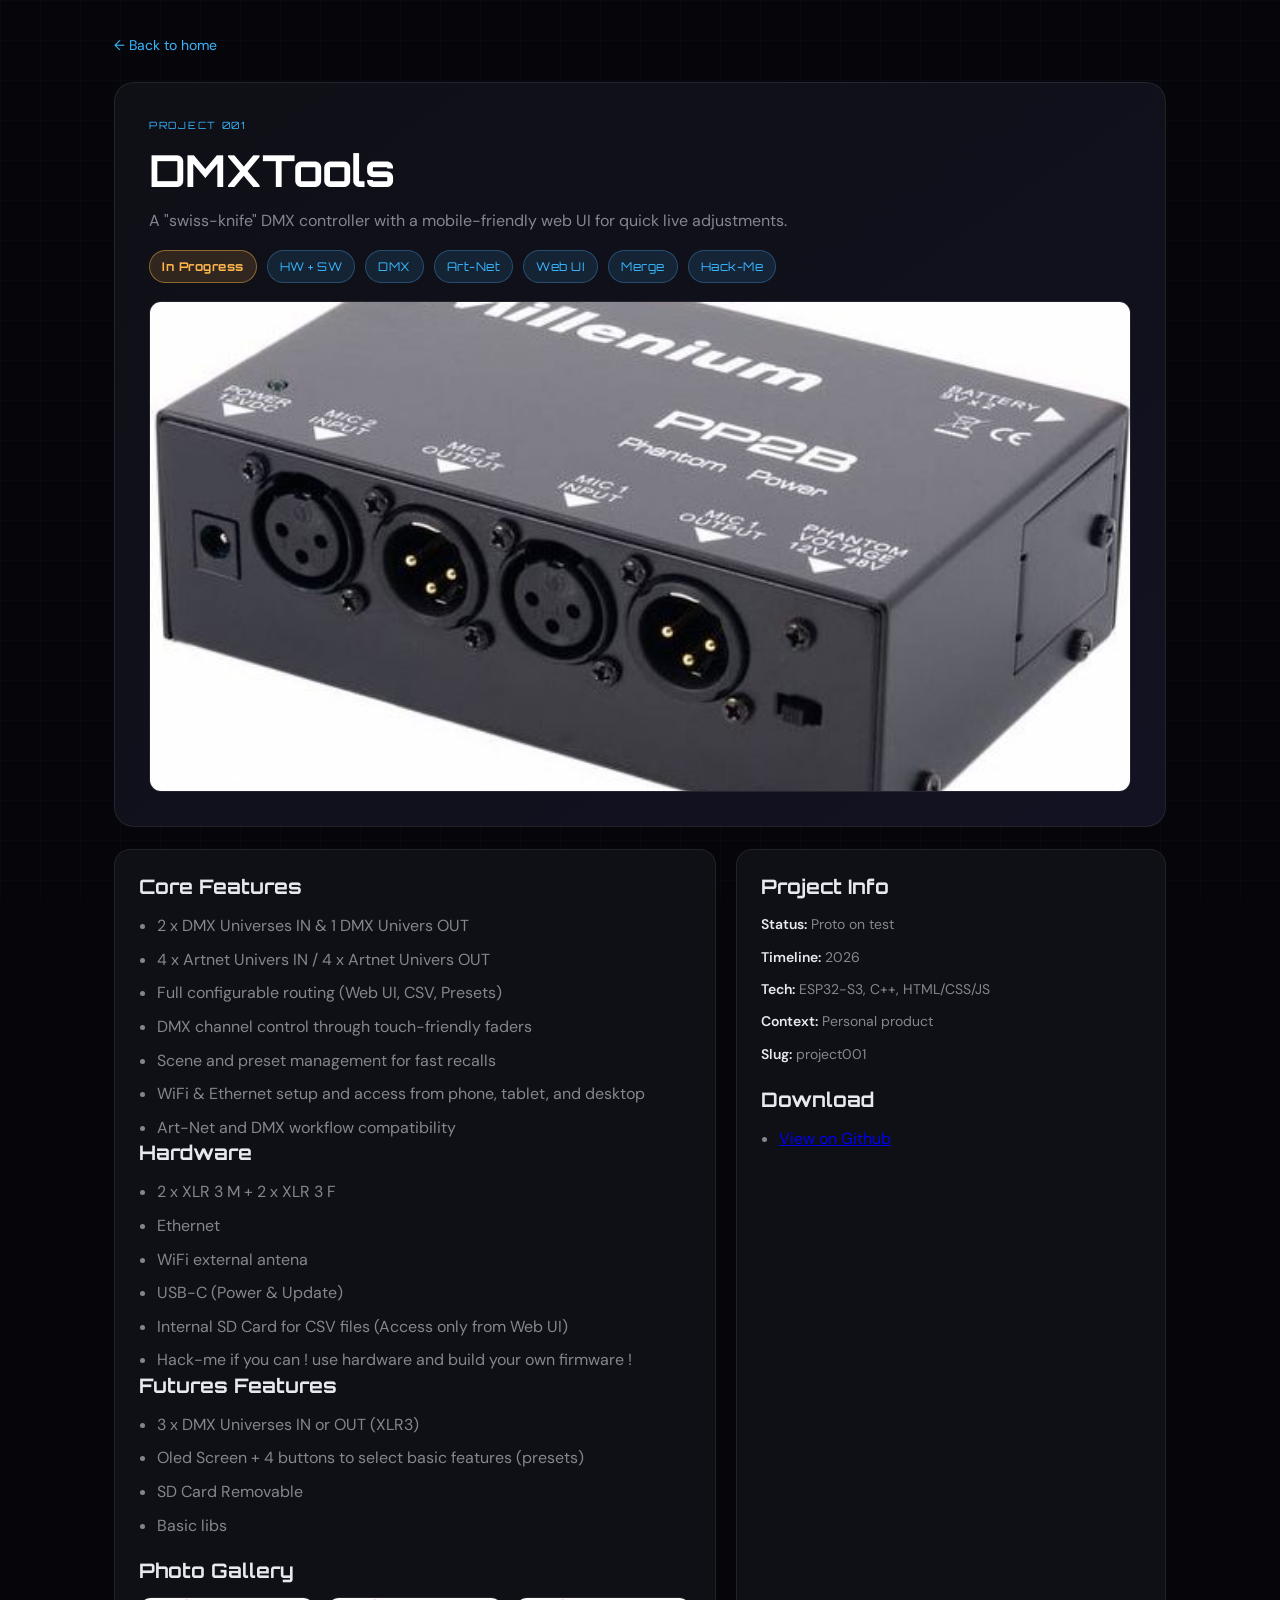
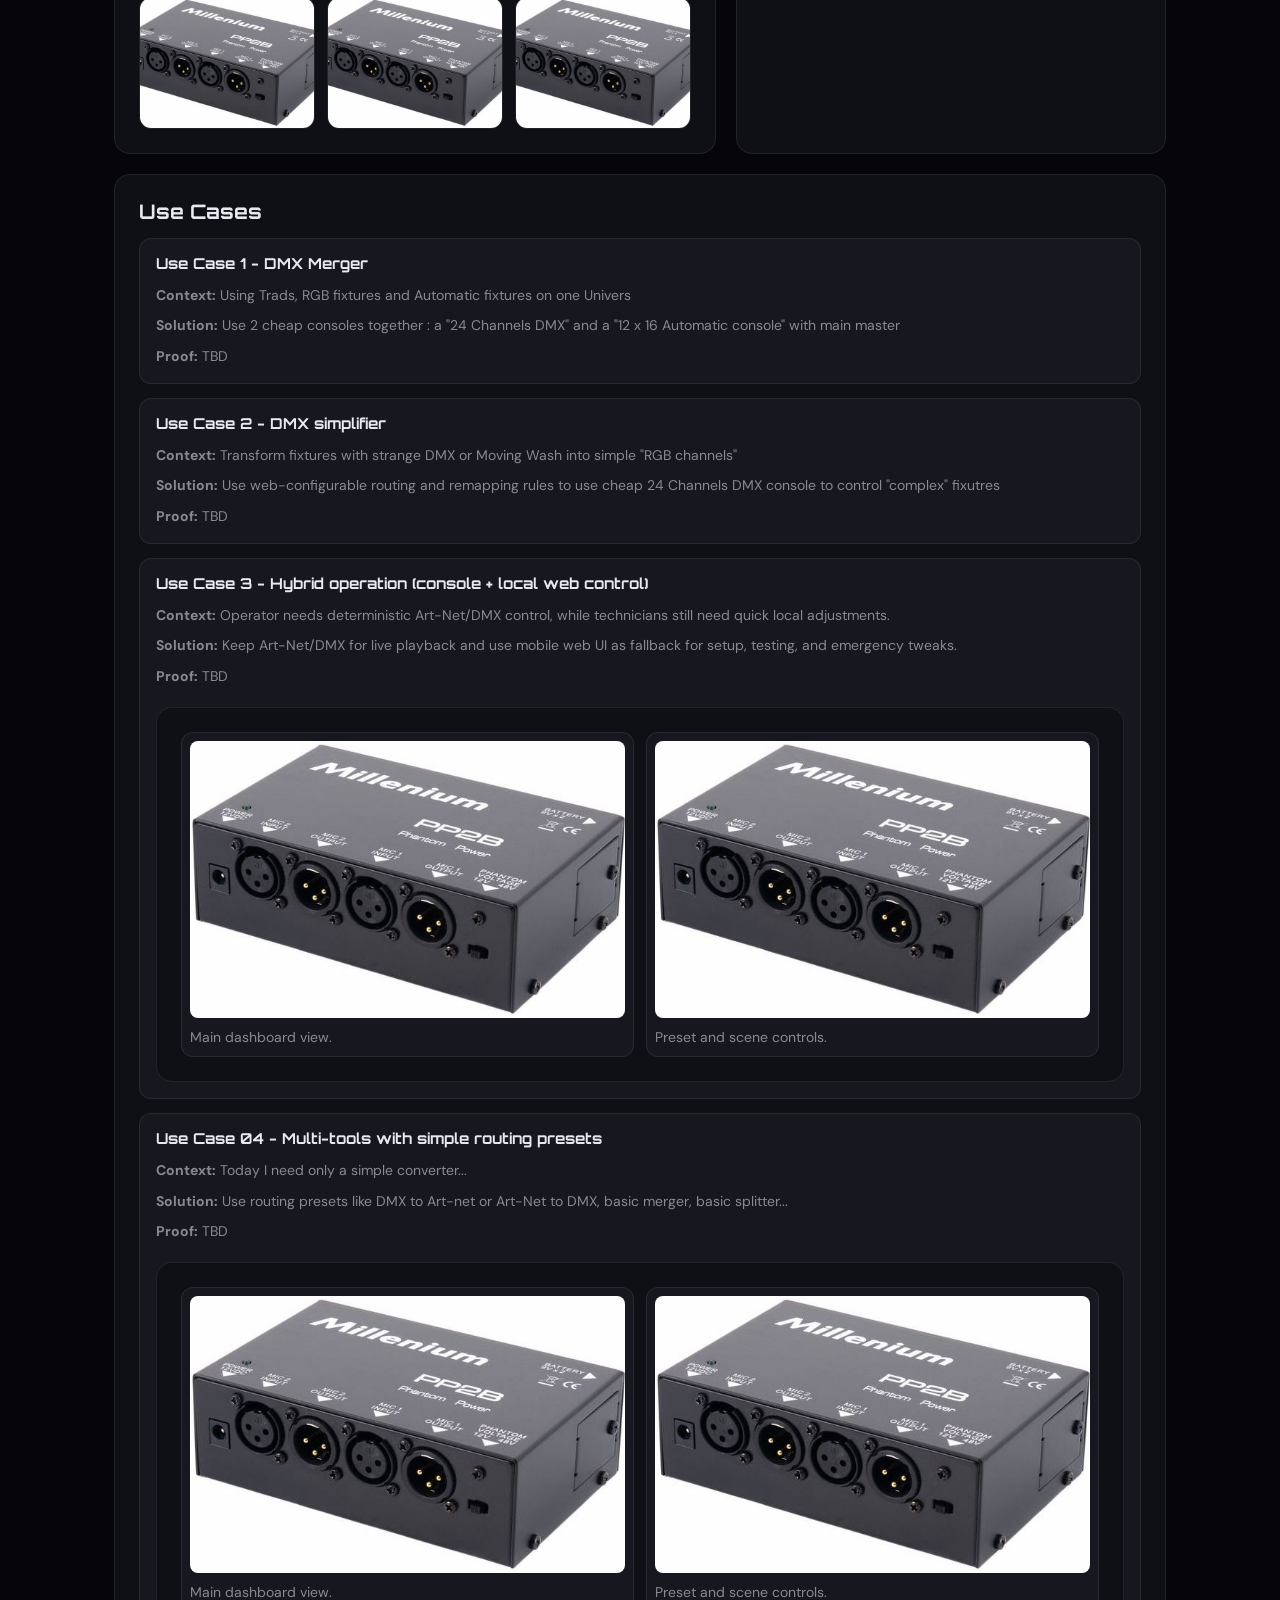
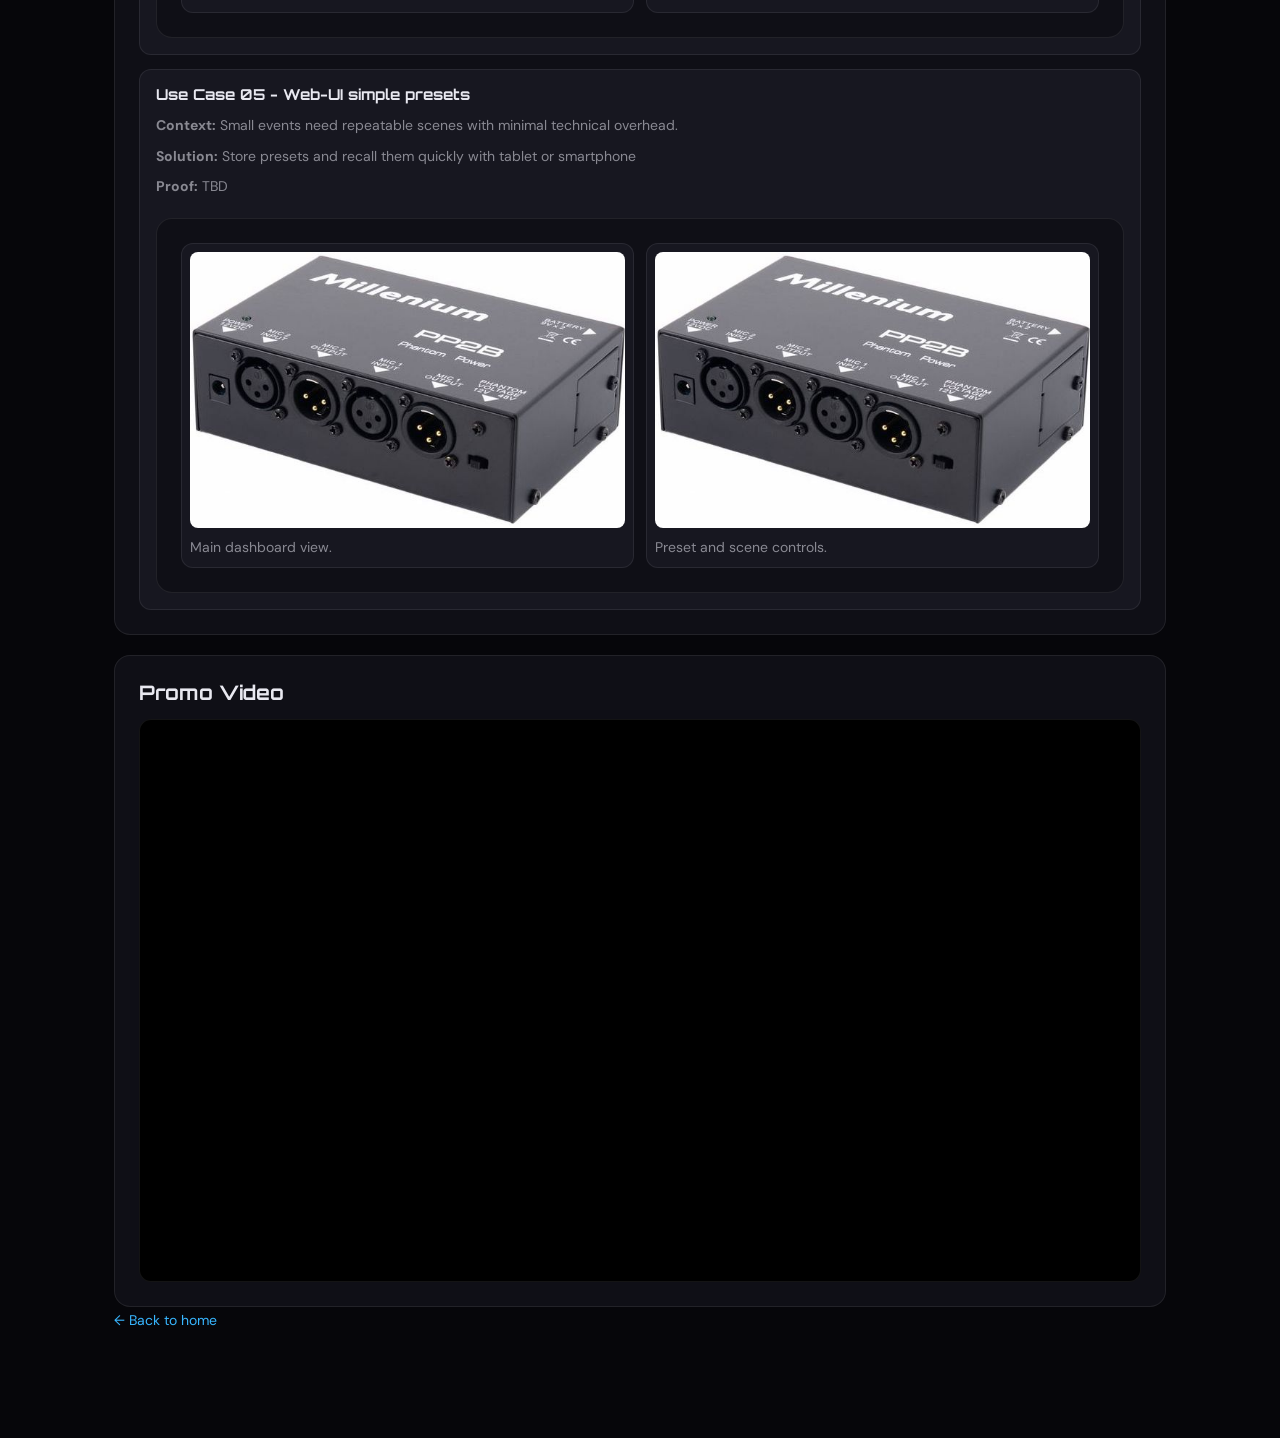
==== project001.html @ 6111e926 "Add projects pages and content. Have to replace pics" ====
<!DOCTYPE html>
<html lang="en">
<head>
  <meta charset="UTF-8">
  <meta name="viewport" content="width=device-width, initial-scale=1">
  <title>Kirax - Project 001</title>
  <link rel="preconnect" href="https://fonts.googleapis.com">
  <link href="https://fonts.googleapis.com/css2?family=Orbitron:wght@400;700;900&family=DM+Sans:wght@300;400;500;700&display=swap" rel="stylesheet">
  <link rel="stylesheet" href="project.css">
</head>
<body>
  <main class="container">
    <a class="back-link" href="index.html">← Back to home</a>
    <section class="hero">
      <p class="kicker">Project 001</p>
      <h1>DMXTools</h1>
      <p class="subtitle">A "swiss-knife" DMX controller with a mobile-friendly web UI for quick live adjustments.</p>
      <div class="meta">
        <span class="chip status status-progress">In Progress</span><span class="chip">HW + SW</span><span class="chip">DMX</span><span class="chip">Art-Net</span><span class="chip">Web UI</span><span class="chip">Merge</span><span class="chip">Hack-Me</span>
      </div>
      <img class="cover" src="pics/project001p01.jpg" alt="Project 001 main image">
    </section>
    <div class="grid">
      <section class="card">
        <h2>Core Features</h2>
        <ul class="features">
          <li>2 x DMX Universes IN & 1 DMX Univers OUT</li>
          <li>4 x Artnet Univers IN / 4 x Artnet Univers OUT</li>
          <li>Full configurable routing (Web UI, CSV, Presets)</li>
          <li>DMX channel control through touch-friendly faders</li>
          <li>Scene and preset management for fast recalls</li>
          <li>WiFi & Ethernet setup and access from phone, tablet, and desktop</li>
          <li>Art-Net and DMX workflow compatibility</li>
        </ul>
        <h2>Hardware</h2>
        <ul class="features">
          <li>2 x XLR 3 M + 2 x XLR 3 F</li>
          <li>Ethernet</li>
          <li>WiFi external antena</li>
          <li>USB-C (Power & Update)</li>
          <li>Internal SD Card for CSV files (Access only from Web UI)</li>
          <li>Hack-me if you can ! use hardware and build your own firmware !</li>
        </ul>
        <h2>Futures Features</h2>
        <ul class="features">
          <li>3 x DMX Universes IN or OUT (XLR3)</li>
          <li>Oled Screen + 4 buttons to select basic features (presets) </li>
          <li>SD Card Removable</li>
          <li>Basic libs</li>
        </ul>        
        <div class="section">
          <h2>Photo Gallery</h2>
          <div class="gallery">
            <img src="pics/project001p01.jpg" alt="Project 001 photo 1">
            <img src="pics/project001p01.jpg" alt="Project 001 photo 2">
            <img src="pics/project001p01.jpg" alt="Project 001 photo 3">
          </div>
        </div>
      </section>
      <aside class="card">
        <h2>Project Info</h2>
        <div class="details">
          <p><strong>Status:</strong> Proto on test</p>
          <p><strong>Timeline:</strong> 2026</p>
          <p><strong>Tech:</strong> ESP32-S3, C++, HTML/CSS/JS</p>
          <p><strong>Context:</strong> Personal product</p>
          <p><strong>Slug:</strong> project001</p>
        </div>
        <div class="section" style="margin-top:22px">
          <h2>Download</h2>
          <ul class="features" style="margin-bottom:0">
            <li>
              <a href="https://github.com/jerometeheux/kirax" target="_blank" rel="noopener">View on Github</a>
            </li>
          </ul>
        </div>
      </aside>
    </div>
    <section class="card section">
      <h2>Use Cases</h2>
      <div class="usecases">
        <article class="usecase">
          <h3>Use Case 1 - DMX Merger</h3>
          <p><strong>Context:</strong> Using Trads, RGB fixtures and Automatic fixtures on one Univers</p>
          <p><strong>Solution:</strong> Use 2 cheap consoles together : a "24 Channels DMX" and a "12 x 16 Automatic console" with main master</p>
          <p><strong>Proof:</strong> TBD</p>
        </article>
        <article class="usecase">
          <h3>Use Case 2 - DMX simplifier</h3>
          <p><strong>Context:</strong> Transform fixtures with strange DMX or Moving Wash into simple "RGB channels"</p>
          <p><strong>Solution:</strong> Use web-configurable routing and remapping rules to use cheap 24 Channels DMX console to control "complex" fixutres</p>
          <p><strong>Proof:</strong> TBD</p>
        </article>
        <article class="usecase">
          <h3>Use Case 3 - Hybrid operation (console + local web control)</h3>
          <p><strong>Context:</strong> Operator needs deterministic Art-Net/DMX control, while technicians still need quick local adjustments.</p>
          <p><strong>Solution:</strong> Keep Art-Net/DMX for live playback and use mobile web UI as fallback for setup, testing, and emergency tweaks.</p>
          <p><strong>Proof:</strong> TBD</p>    <section class="card section">
            <div class="screens">
              <div class="screen"><img src="pics/project001p01.jpg" alt="Project 001 screenshot 1"><p>Main dashboard view.</p></div>
              <div class="screen"><img src="pics/project001p01.jpg" alt="Project 001 screenshot 2"><p>Preset and scene controls.</p></div>
            </div>
          </section>
        </article>
        <article class="usecase">
          <h3>Use Case 04 - Multi-tools with simple routing presets</h3>
          <p><strong>Context:</strong> Today I need only a simple converter... </p>
          <p><strong>Solution:</strong> Use routing presets like DMX to Art-net or Art-Net to DMX, basic merger, basic splitter...</p>
          <p><strong>Proof:</strong> TBD</p>
          <section class="card section">
            <div class="screens">
              <div class="screen"><img src="pics/project001p01.jpg" alt="Project 001 screenshot 1"><p>Main dashboard view.</p></div>
              <div class="screen"><img src="pics/project001p01.jpg" alt="Project 001 screenshot 2"><p>Preset and scene controls.</p></div>
            </div>
          </section>
        </article>
        <article class="usecase">
          <h3>Use Case 05 - Web-UI simple presets</h3>
          <p><strong>Context:</strong> Small events need repeatable scenes with minimal technical overhead.</p>
          <p><strong>Solution:</strong> Store presets and recall them quickly with tablet or smartphone</p>
          <p><strong>Proof:</strong>  TBD</p>
          <section class="card section">
            <div class="screens">
              <div class="screen"><img src="pics/project001p01.jpg" alt="Project 001 screenshot 1"><p>Main dashboard view.</p></div>
              <div class="screen"><img src="pics/project001p01.jpg" alt="Project 001 screenshot 2"><p>Preset and scene controls.</p></div>
            </div>
          </section>
        </article>
      </div>
    </section>
    <section class="card section">
      <h2>Promo Video</h2>
      <div class="video-wrapper">
        <iframe src="https://www.youtube.com/embed/dQw4w9WgXcQ" title="Project 001 promo video" loading="lazy" allow="accelerometer; autoplay; clipboard-write; encrypted-media; gyroscope; picture-in-picture" allowfullscreen></iframe>
      </div>
    </section>
    <a class="back-link" href="index.html">← Back to home</a>
  </main>
</body>
</html>
---- project.css ----
:root {
  --bg: #06060a;
  --surface: #0f0f16;
  --surface2: #171720;
  --border: rgba(255, 255, 255, 0.08);
  --border-h: rgba(80, 180, 255, 0.3);
  --text: #e8e8f0;
  --muted: rgba(232, 232, 240, 0.55);
  --accent: #38b6ff;
  --accent2: #0077cc;
  --accent-glow: rgba(56, 182, 255, 0.12);
  --radius: 16px;
  --ok: #26d07c;
  --ok-bg: rgba(38, 208, 124, 0.12);
  --warn: #ffb74d;
  --warn-bg: rgba(255, 183, 77, 0.14);
}

* { box-sizing: border-box; margin: 0; padding: 0; }

body {
  background: var(--bg);
  color: var(--text);
  font-family: "DM Sans", sans-serif;
  line-height: 1.6;
  -webkit-font-smoothing: antialiased;
}

body::before {
  content: "";
  position: fixed;
  inset: 0;
  background-image:
    linear-gradient(rgba(56, 182, 255, 0.03) 1px, transparent 1px),
    linear-gradient(90deg, rgba(56, 182, 255, 0.03) 1px, transparent 1px);
  background-size: 40px 40px;
  pointer-events: none;
  z-index: 0;
}

.container {
  position: relative;
  z-index: 1;
  max-width: 1100px;
  margin: 0 auto;
  padding: 32px 24px 80px;
}

.back-link {
  display: inline-flex;
  align-items: center;
  gap: 8px;
  color: var(--accent);
  text-decoration: none;
  font-size: 14px;
  margin-bottom: 26px;
}

.hero {
  background: linear-gradient(145deg, var(--surface), #121222);
  border: 1px solid var(--border);
  border-radius: calc(var(--radius) + 4px);
  padding: 34px;
  margin-bottom: 22px;
}

.kicker {
  font-family: "Orbitron", sans-serif;
  text-transform: uppercase;
  letter-spacing: 1.7px;
  font-size: 10px;
  color: var(--accent);
  margin-bottom: 10px;
}

h1, h2, h3 {
  font-family: "Orbitron", sans-serif;
  line-height: 1.25;
}

h1 {
  font-size: clamp(28px, 4vw, 44px);
  margin-bottom: 10px;
  background: linear-gradient(135deg, #fff 35%, var(--accent) 100%);
  -webkit-background-clip: text;
  -webkit-text-fill-color: transparent;
  background-clip: text;
}

.subtitle {
  color: var(--muted);
  max-width: 700px;
  margin-bottom: 16px;
  font-size: 16px;
}

.meta {
  display: flex;
  flex-wrap: wrap;
  gap: 10px;
  margin-bottom: 18px;
}

.chip {
  border: 1px solid var(--border-h);
  background: var(--accent-glow);
  color: var(--accent);
  border-radius: 999px;
  padding: 6px 12px;
  font-size: 12px;
  font-family: "Orbitron", sans-serif;
  letter-spacing: 0.5px;
}

.status {
  font-weight: 700;
}

.status-finished {
  color: var(--ok);
  border-color: rgba(38, 208, 124, 0.45);
  background: var(--ok-bg);
}

.status-progress {
  color: var(--warn);
  border-color: rgba(255, 183, 77, 0.45);
  background: var(--warn-bg);
}

.cover {
  width: 100%;
  border-radius: 12px;
  border: 1px solid var(--border);
  display: block;
  aspect-ratio: 16 / 8;
  object-fit: cover;
}

.grid {
  display: grid;
  grid-template-columns: 1.4fr 1fr;
  gap: 20px;
  margin-top: 22px;
}

.card {
  background: var(--surface);
  border: 1px solid var(--border);
  border-radius: var(--radius);
  padding: 24px;
}

.card h2 {
  font-size: 20px;
  margin-bottom: 14px;
}

ul.features {
  padding-left: 18px;
  color: var(--muted);
  display: grid;
  gap: 8px;
}

.details {
  display: grid;
  gap: 10px;
  color: var(--muted);
  font-size: 14px;
}

.details strong {
  color: var(--text);
  font-weight: 600;
}

.section {
  margin-top: 20px;
}

.gallery {
  display: grid;
  grid-template-columns: repeat(3, minmax(0, 1fr));
  gap: 12px;
}

.gallery img {
  width: 100%;
  border-radius: 12px;
  border: 1px solid var(--border);
  aspect-ratio: 4 / 3;
  object-fit: cover;
}

.video-wrapper {
  border: 1px solid var(--border);
  border-radius: 12px;
  overflow: hidden;
  background: #000;
  aspect-ratio: 16 / 9;
}

.video-wrapper iframe {
  width: 100%;
  height: 100%;
  border: 0;
  display: block;
}

.screens {
  display: grid;
  grid-template-columns: repeat(2, minmax(0, 1fr));
  gap: 12px;
}

.screen {
  background: var(--surface2);
  border: 1px solid var(--border);
  border-radius: 12px;
  padding: 8px;
}

.screen img {
  width: 100%;
  border-radius: 8px;
  display: block;
}

.screen p {
  color: var(--muted);
  font-size: 13px;
  margin-top: 8px;
}

.cta-row {
  margin-top: 24px;
  display: flex;
  gap: 12px;
  flex-wrap: wrap;
}

.usecases {
  display: grid;
  gap: 14px;
}

.usecase {
  background: var(--surface2);
  border: 1px solid var(--border);
  border-radius: 12px;
  padding: 16px;
}

.usecase h3 {
  font-size: 15px;
  margin-bottom: 10px;
}

.usecase p {
  color: var(--muted);
  font-size: 14px;
  margin-bottom: 8px;
}

.usecase p:last-child {
  margin-bottom: 0;
}

.btn {
  text-decoration: none;
  border-radius: 10px;
  padding: 11px 18px;
  font-size: 14px;
  display: inline-flex;
  align-items: center;
  justify-content: center;
  border: 1px solid var(--border-h);
}

.btn-primary {
  background: linear-gradient(135deg, var(--accent), var(--accent2));
  color: #fff;
  border: none;
}

.btn-ghost {
  color: var(--text);
  background: var(--surface2);
}

@media (max-width: 900px) {
  .grid { grid-template-columns: 1fr; }
  .gallery { grid-template-columns: repeat(2, minmax(0, 1fr)); }
}

@media (max-width: 640px) {
  .hero { padding: 22px; }
  .gallery, .screens { grid-template-columns: 1fr; }
}
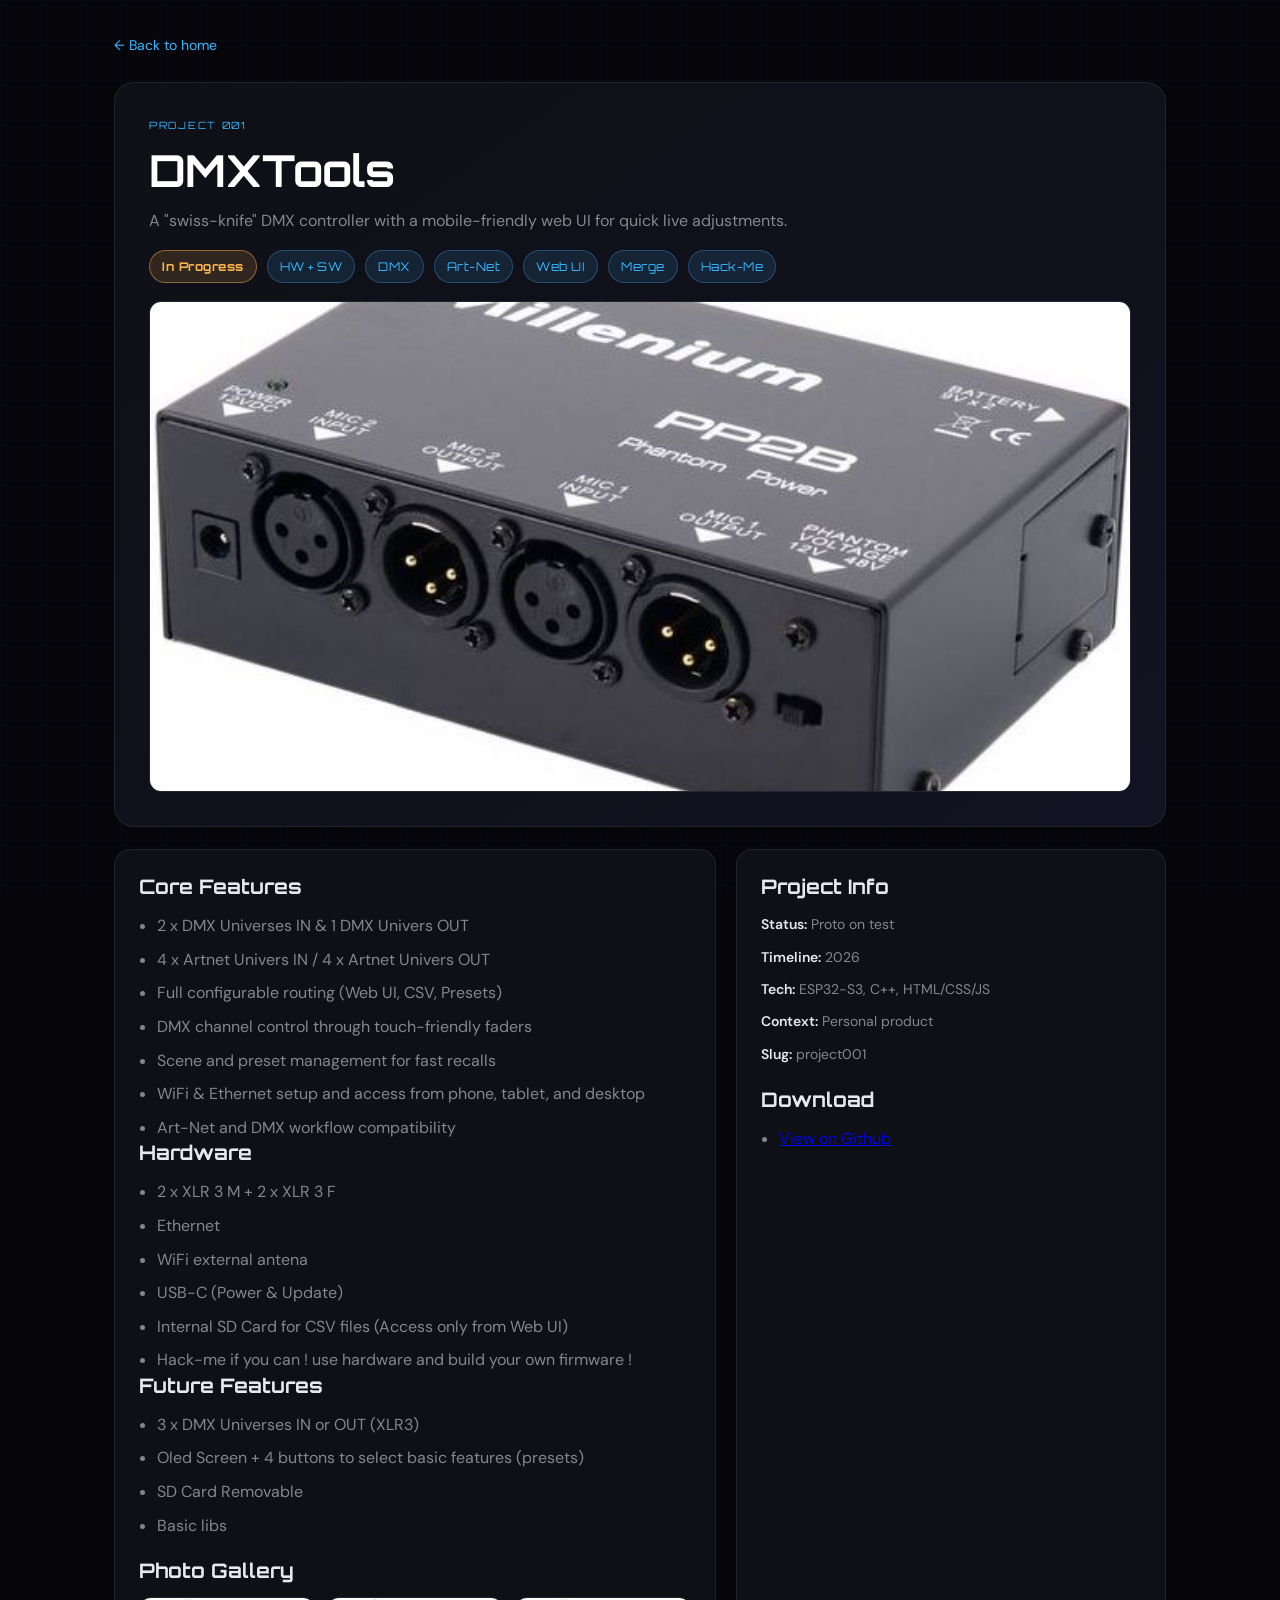
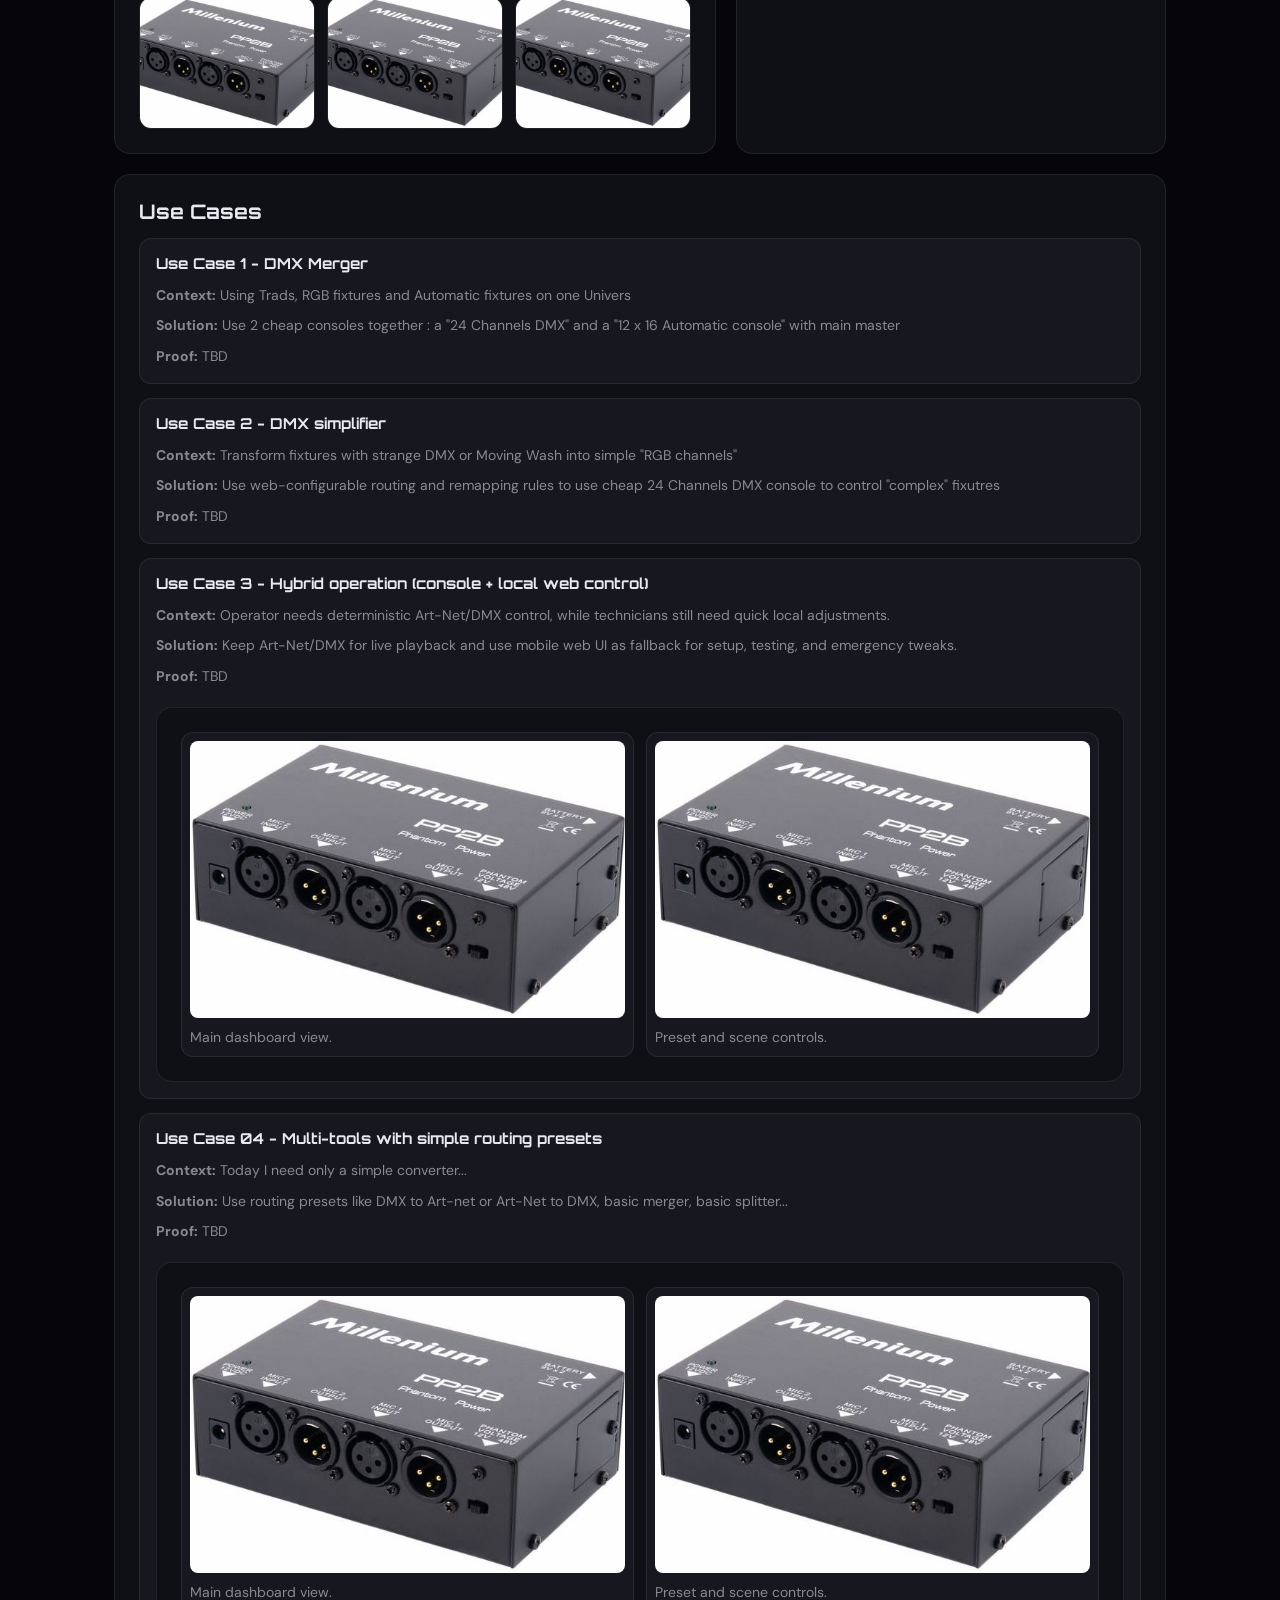
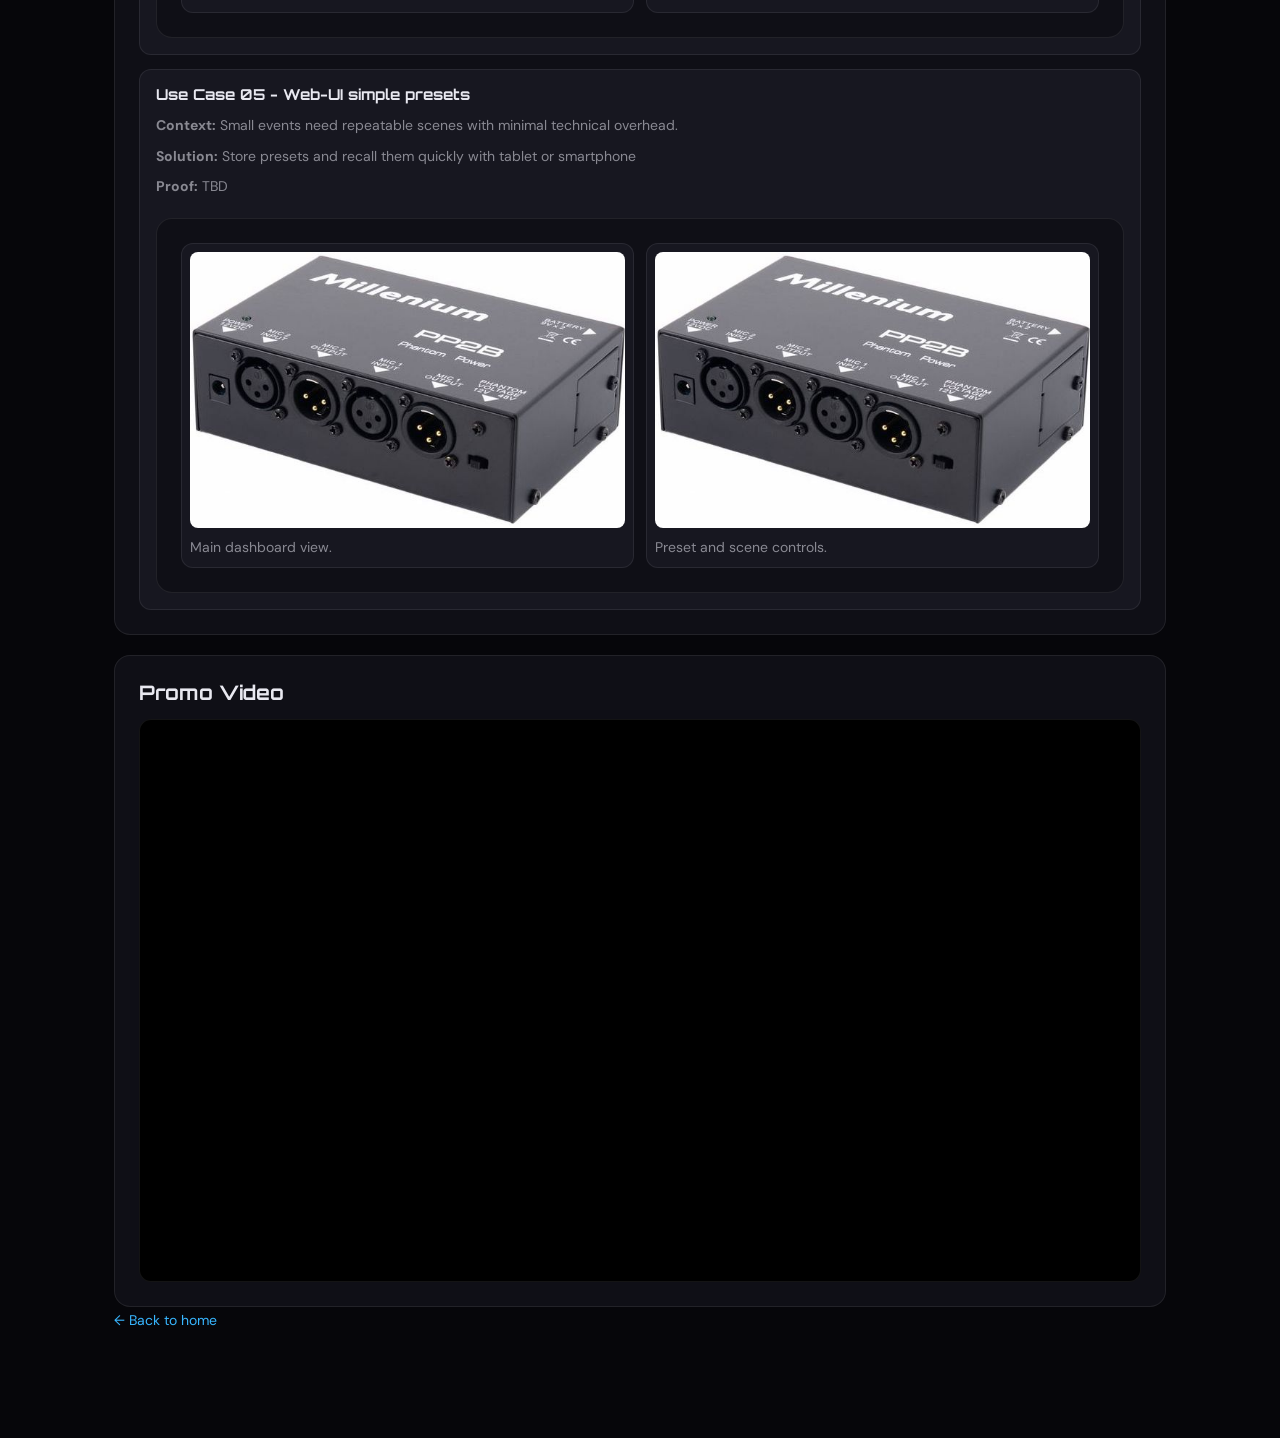
==== commit eb4a73ea: "add DMXtools demo" ====
--- a/project001.html
+++ b/project001.html
@@ -41,7 +41,7 @@
           <li>Internal SD Card for CSV files (Access only from Web UI)</li>
           <li>Hack-me if you can ! use hardware and build your own firmware !</li>
         </ul>
-        <h2>Futures Features</h2>
+        <h2>Future Features</h2>
         <ul class="features">
           <li>3 x DMX Universes IN or OUT (XLR3)</li>
           <li>Oled Screen + 4 buttons to select basic features (presets) </li>
@@ -131,7 +131,7 @@
     <section class="card section">
       <h2>Promo Video</h2>
       <div class="video-wrapper">
-        <iframe src="https://www.youtube.com/embed/dQw4w9WgXcQ" title="Project 001 promo video" loading="lazy" allow="accelerometer; autoplay; clipboard-write; encrypted-media; gyroscope; picture-in-picture" allowfullscreen></iframe>
+        <iframe src="https://www.youtube.com/embed/VQ_98ohsgIQ" title="Project 001 promo video" loading="lazy" allow="accelerometer; autoplay; clipboard-write; encrypted-media; gyroscope; picture-in-picture" allowfullscreen></iframe>       
       </div>
     </section>
     <a class="back-link" href="index.html">← Back to home</a>
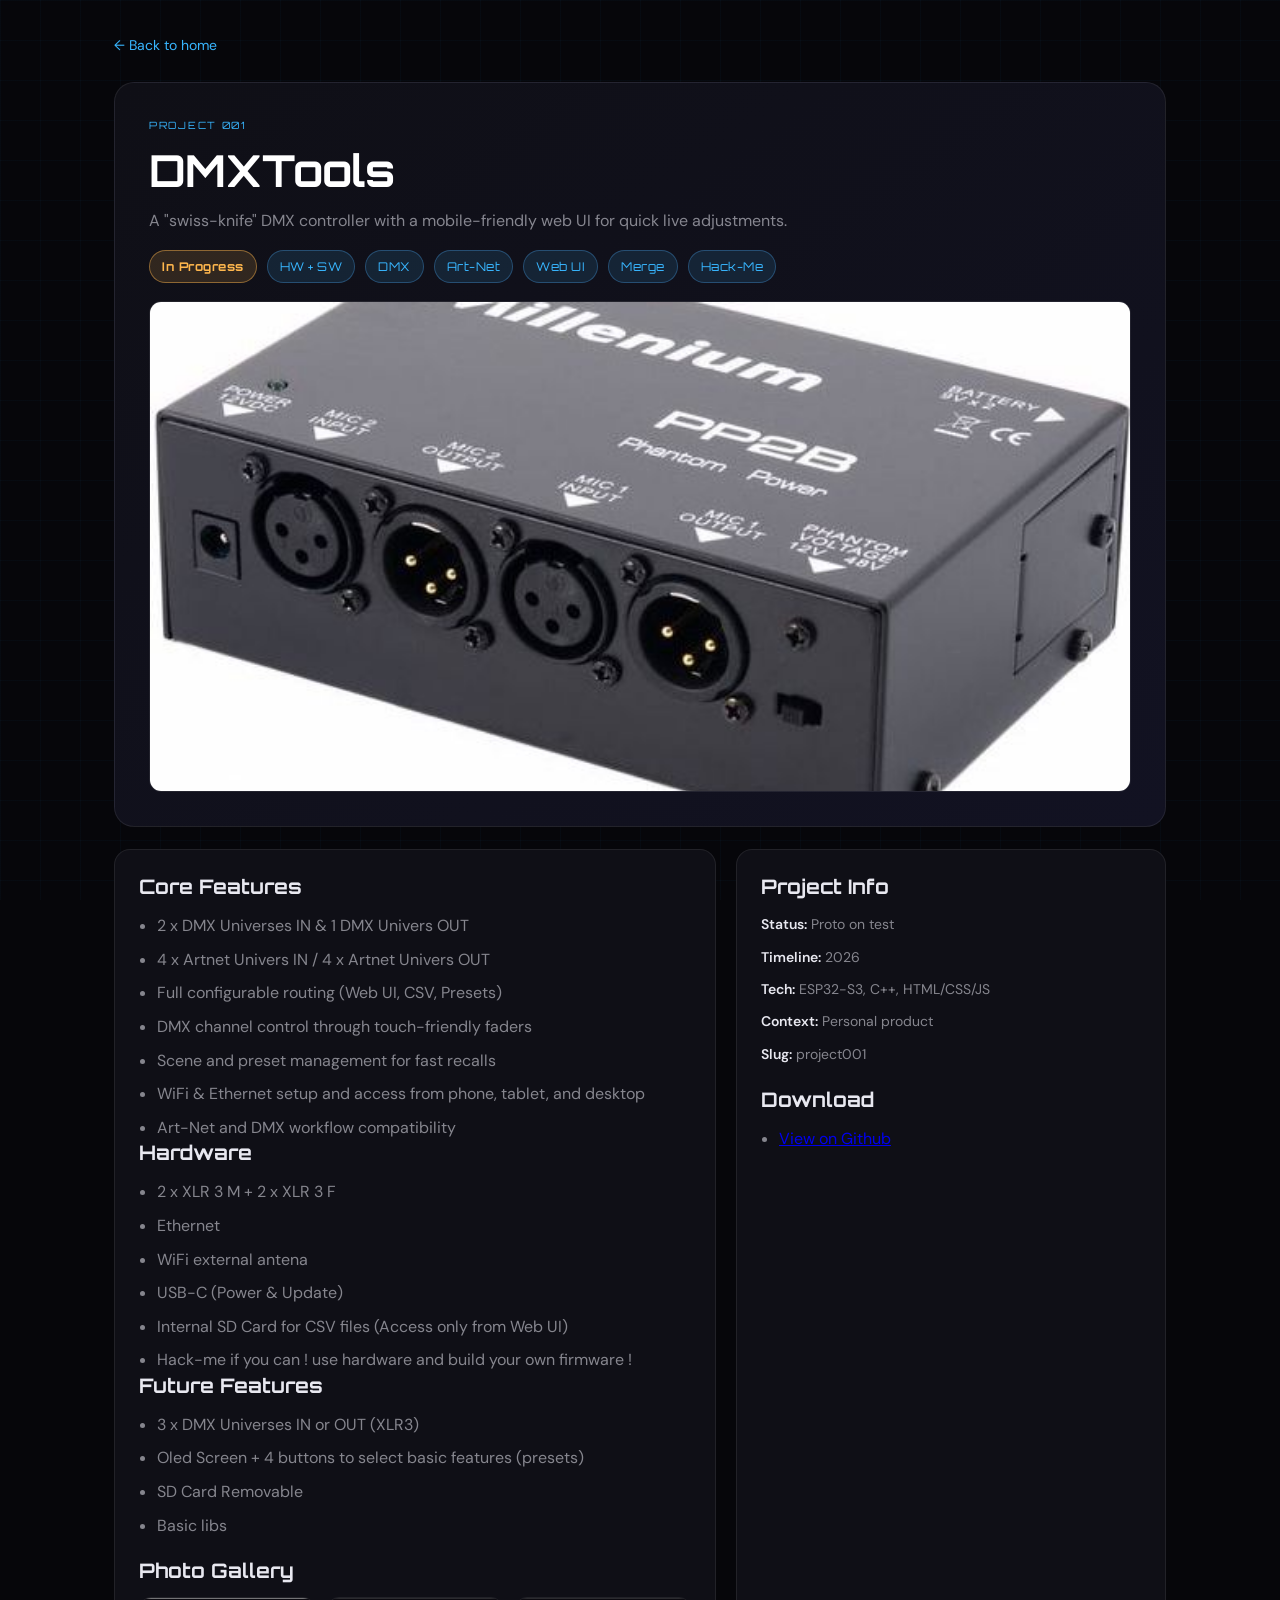
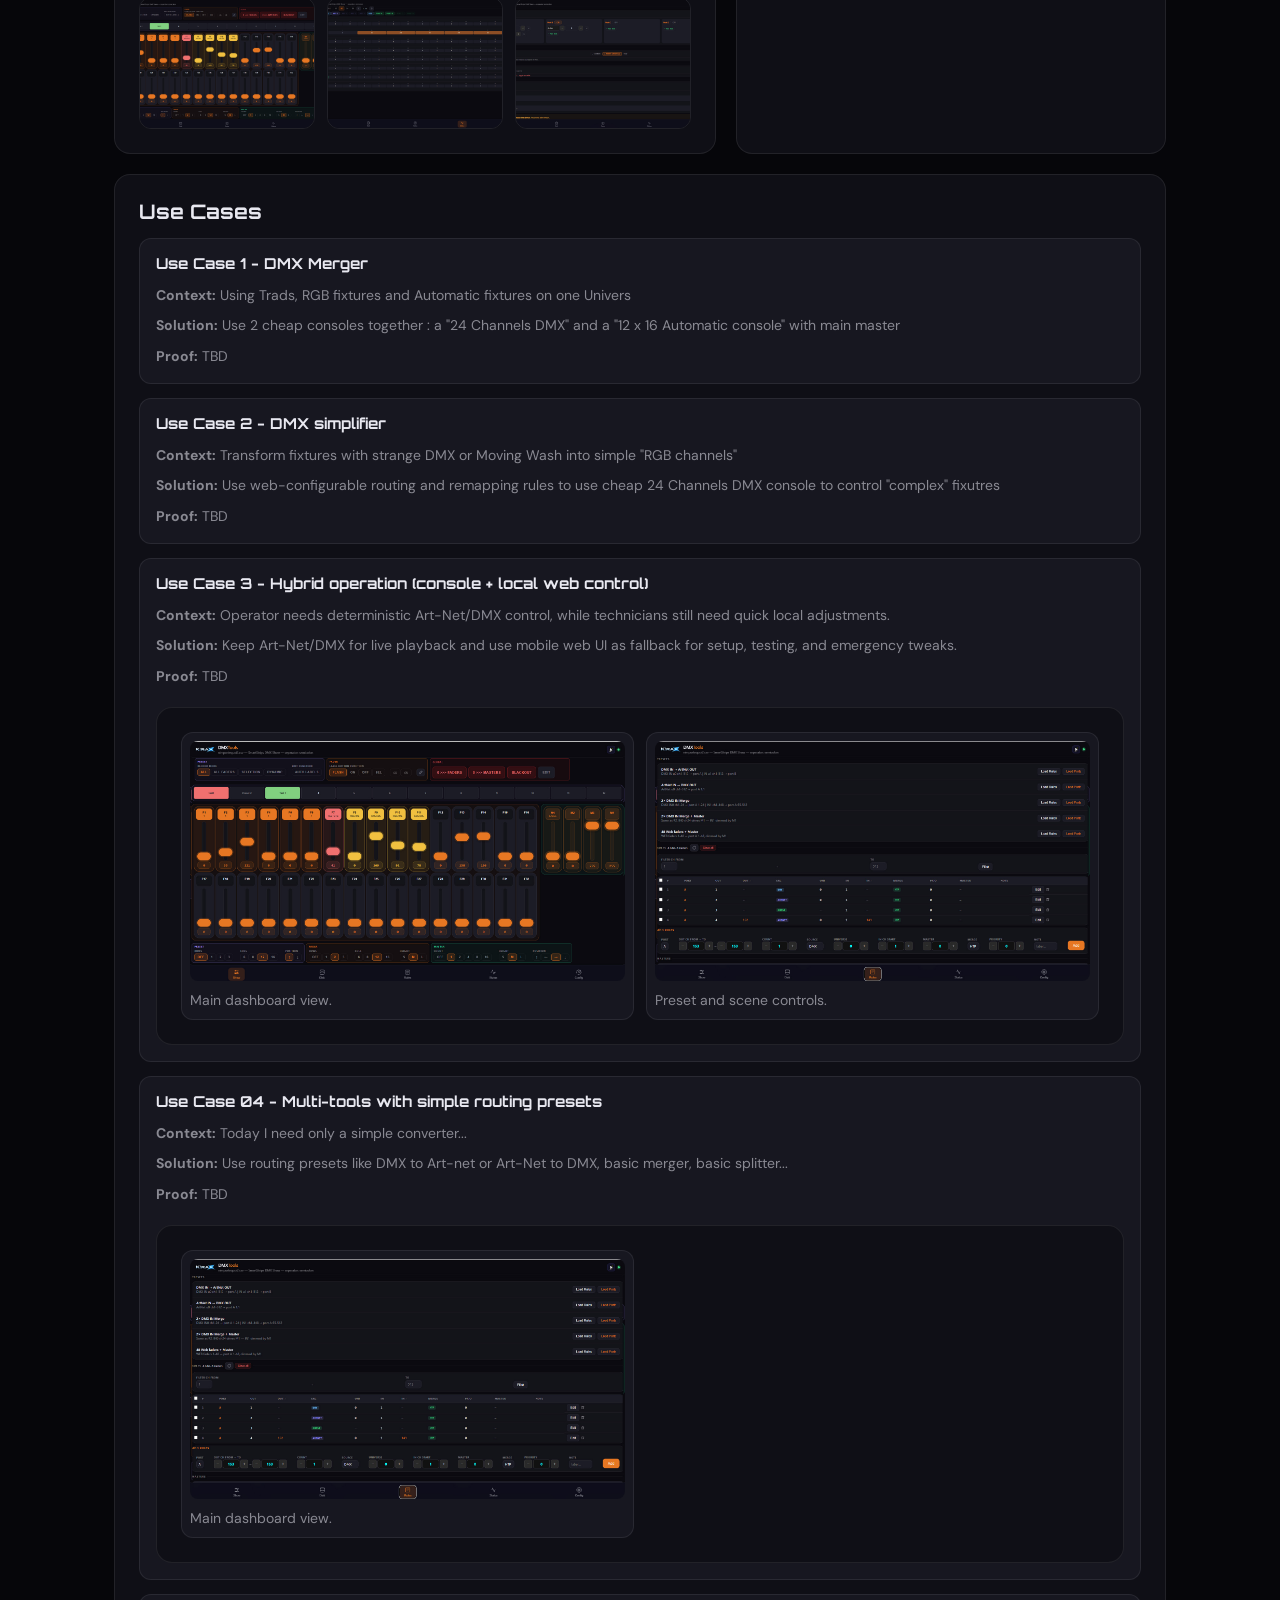
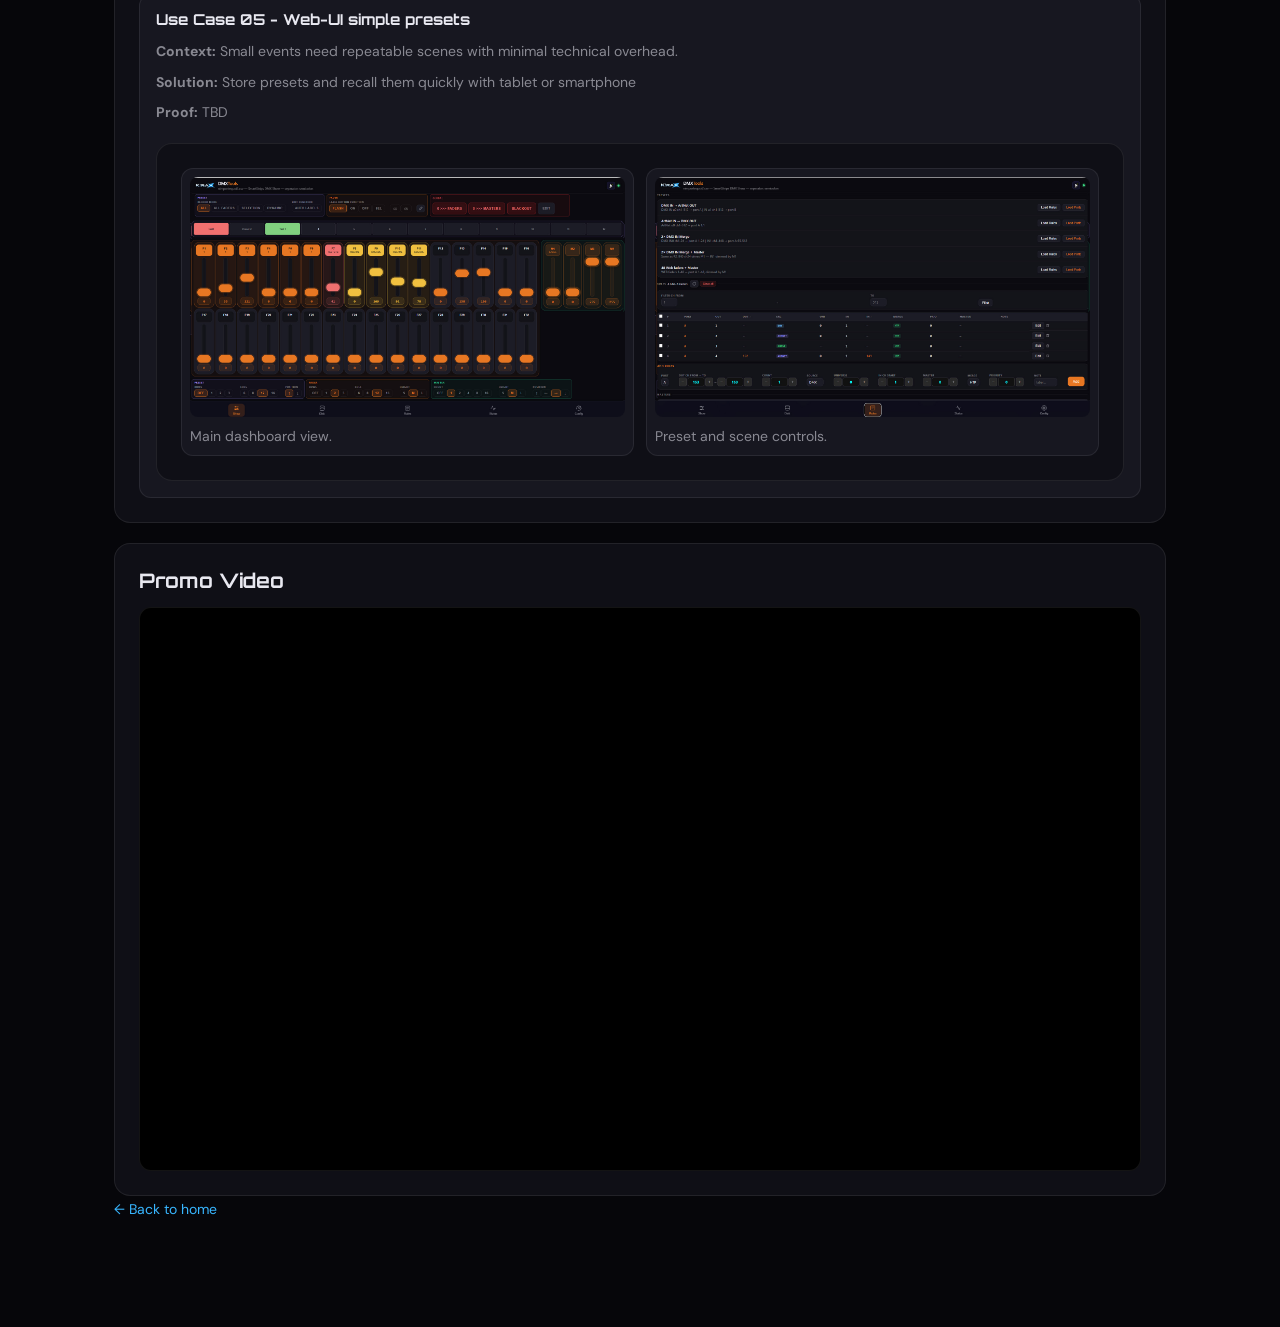
==== commit b48dba21: "ajout location design et photos" ====
--- a/project001.html
+++ b/project001.html
@@ -51,9 +51,9 @@
         <div class="section">
           <h2>Photo Gallery</h2>
           <div class="gallery">
-            <img src="pics/project001p01.jpg" alt="Project 001 photo 1">
-            <img src="pics/project001p01.jpg" alt="Project 001 photo 2">
-            <img src="pics/project001p01.jpg" alt="Project 001 photo 3">
+            <img src="pics/project001p02.jpg" alt="Project 001 photo 2">
+            <img src="pics/project001p05.jpg" alt="Project 001 photo 5">
+            <img src="pics/project001p06.jpg" alt="Project 001 photo 6">
           </div>
         </div>
       </section>
@@ -97,8 +97,8 @@
           <p><strong>Solution:</strong> Keep Art-Net/DMX for live playback and use mobile web UI as fallback for setup, testing, and emergency tweaks.</p>
           <p><strong>Proof:</strong> TBD</p>    <section class="card section">
             <div class="screens">
-              <div class="screen"><img src="pics/project001p01.jpg" alt="Project 001 screenshot 1"><p>Main dashboard view.</p></div>
-              <div class="screen"><img src="pics/project001p01.jpg" alt="Project 001 screenshot 2"><p>Preset and scene controls.</p></div>
+              <div class="screen"><img src="pics/project001p02.jpg" alt="Project 001 screenshot 1"><p>Main dashboard view.</p></div>
+              <div class="screen"><img src="pics/project001p04.jpg" alt="Project 001 screenshot 2"><p>Preset and scene controls.</p></div>
             </div>
           </section>
         </article>
@@ -109,8 +109,8 @@
           <p><strong>Proof:</strong> TBD</p>
           <section class="card section">
             <div class="screens">
-              <div class="screen"><img src="pics/project001p01.jpg" alt="Project 001 screenshot 1"><p>Main dashboard view.</p></div>
-              <div class="screen"><img src="pics/project001p01.jpg" alt="Project 001 screenshot 2"><p>Preset and scene controls.</p></div>
+              <div class="screen"><img src="pics/project001p04.jpg" alt="Project 001 screenshot 1"><p>Main dashboard view.</p></div>
+
             </div>
           </section>
         </article>
@@ -121,8 +121,8 @@
           <p><strong>Proof:</strong>  TBD</p>
           <section class="card section">
             <div class="screens">
-              <div class="screen"><img src="pics/project001p01.jpg" alt="Project 001 screenshot 1"><p>Main dashboard view.</p></div>
-              <div class="screen"><img src="pics/project001p01.jpg" alt="Project 001 screenshot 2"><p>Preset and scene controls.</p></div>
+              <div class="screen"><img src="pics/project001p02.jpg" alt="Project 001 screenshot 1"><p>Main dashboard view.</p></div>
+              <div class="screen"><img src="pics/project001p04.jpg" alt="Project 001 screenshot 2"><p>Preset and scene controls.</p></div>
             </div>
           </section>
         </article>
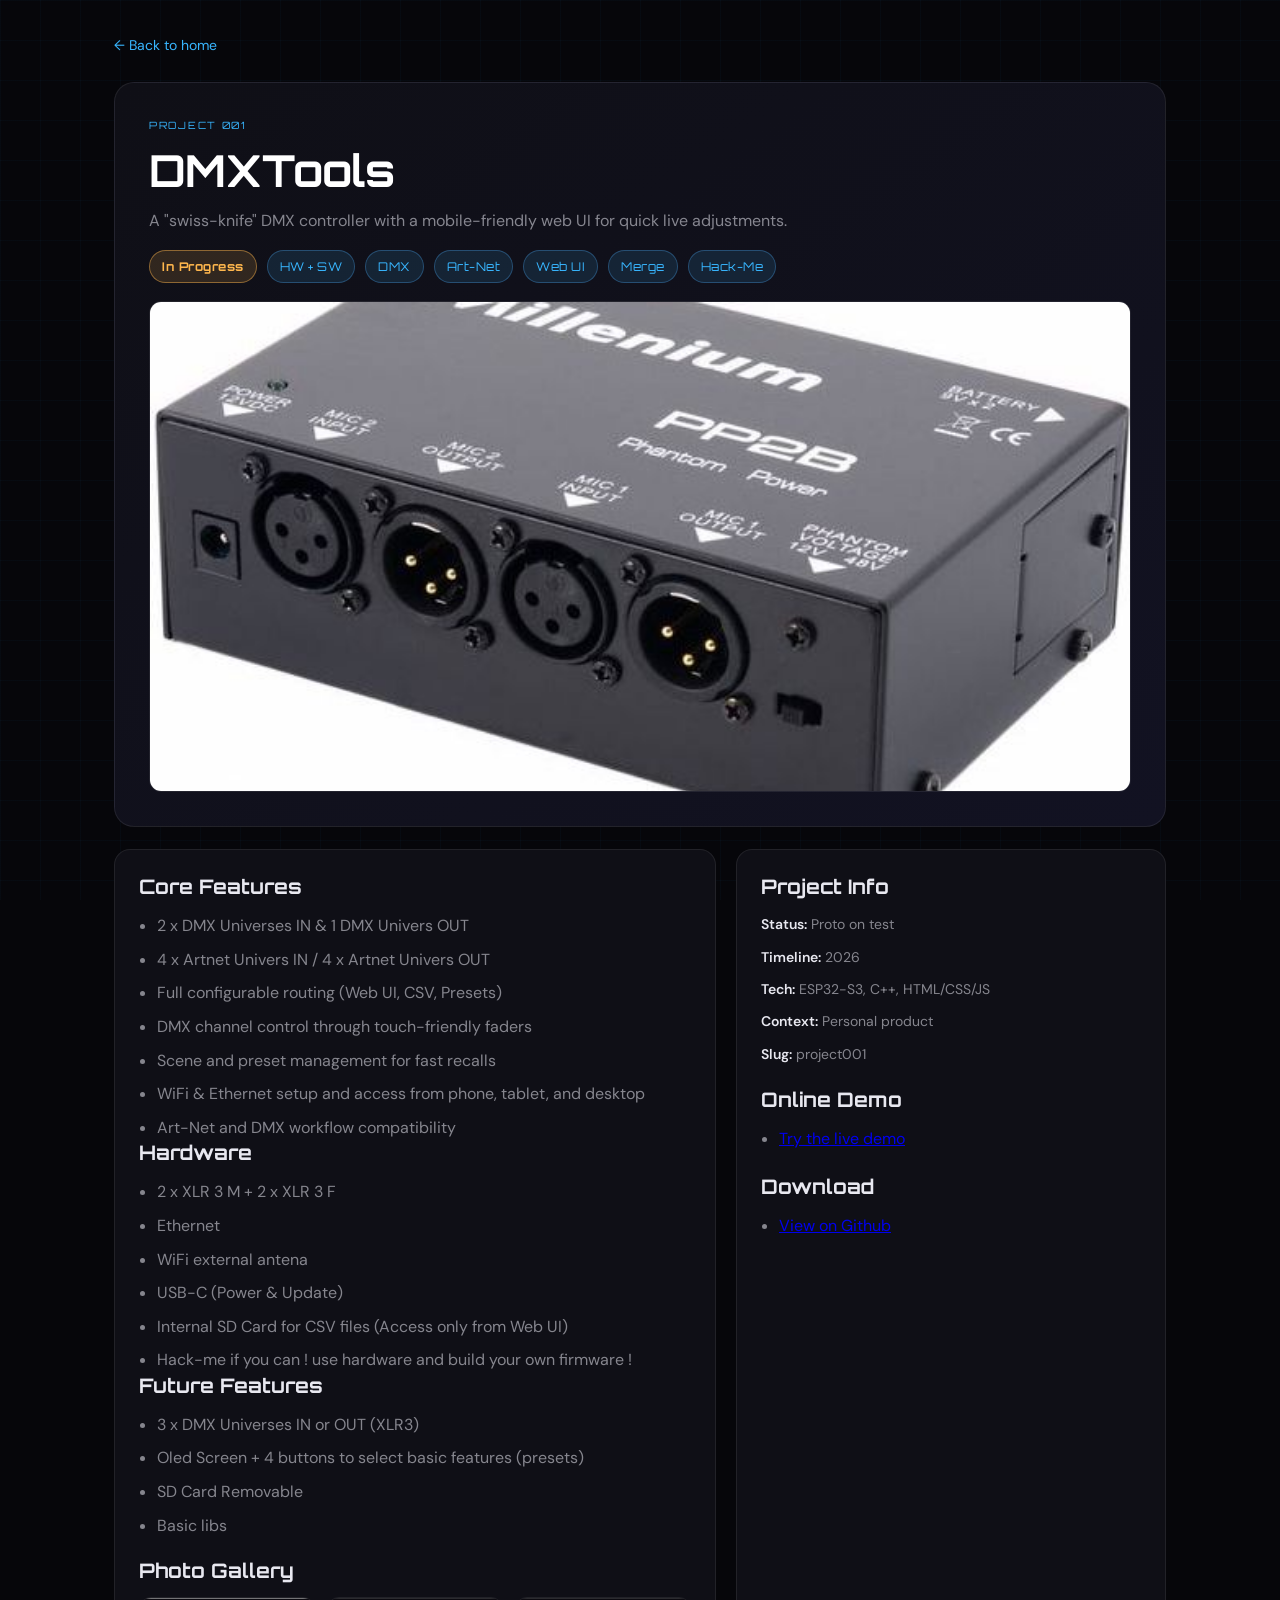
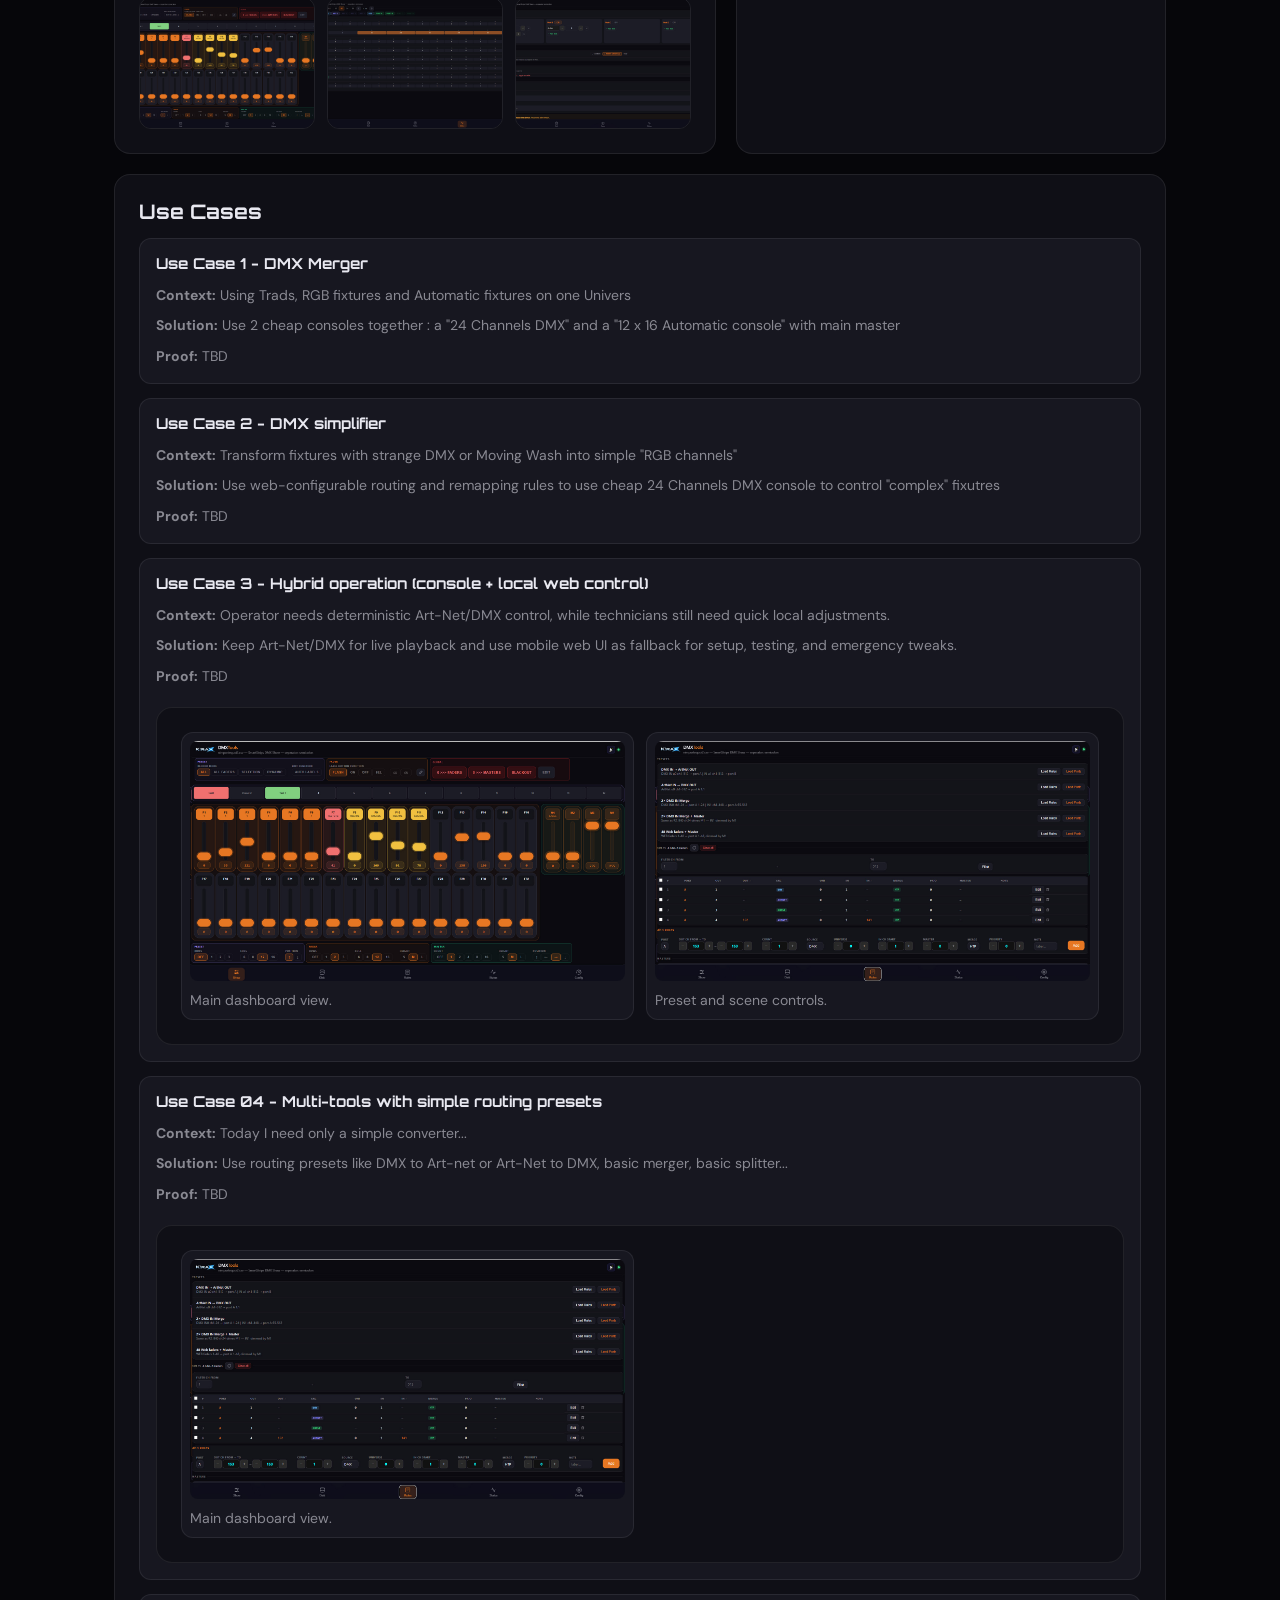
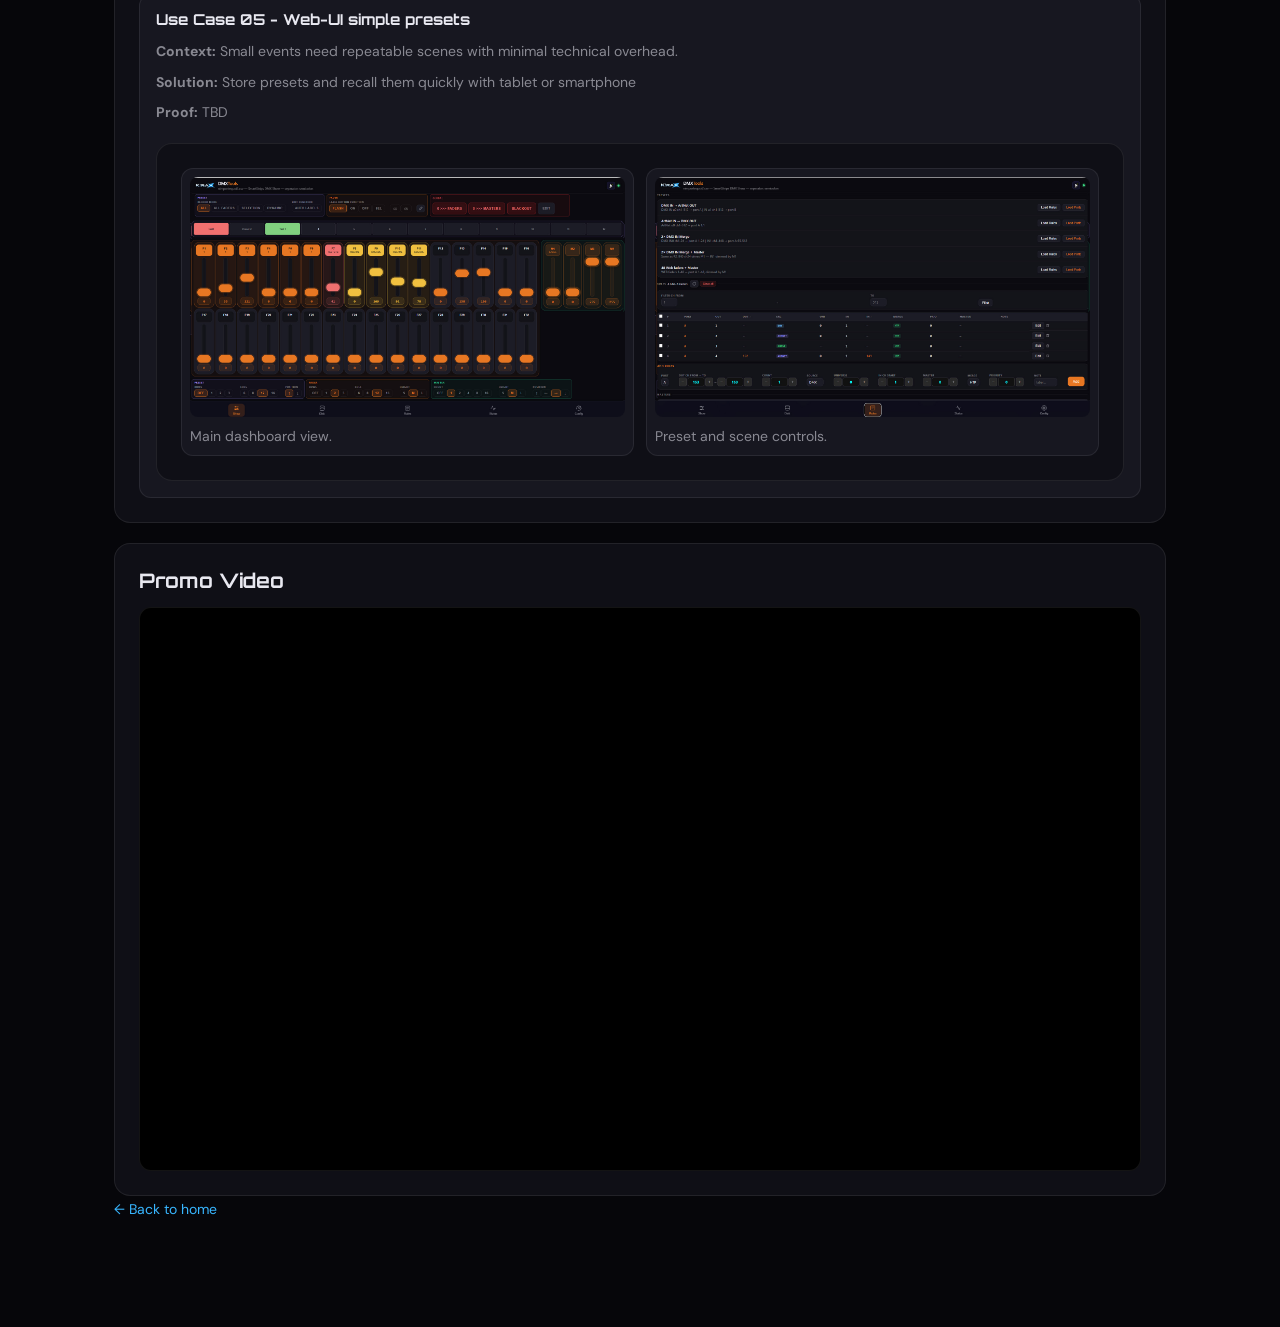
==== commit 303911d1: "ajout demo link et screenshots" ====
--- a/project001.html
+++ b/project001.html
@@ -65,6 +65,14 @@
           <p><strong>Tech:</strong> ESP32-S3, C++, HTML/CSS/JS</p>
           <p><strong>Context:</strong> Personal product</p>
           <p><strong>Slug:</strong> project001</p>
+        </div>
+        <div class="section" style="margin-top:22px">
+          <h2>Online Demo</h2>
+          <ul class="features" style="margin-bottom:0">
+            <li>
+              <a href="https://www.kirax.be/dmxtools/dmxtools.html?demo" target="_blank" rel="noopener">Try the live demo</a>
+            </li>
+          </ul>
         </div>
         <div class="section" style="margin-top:22px">
           <h2>Download</h2>
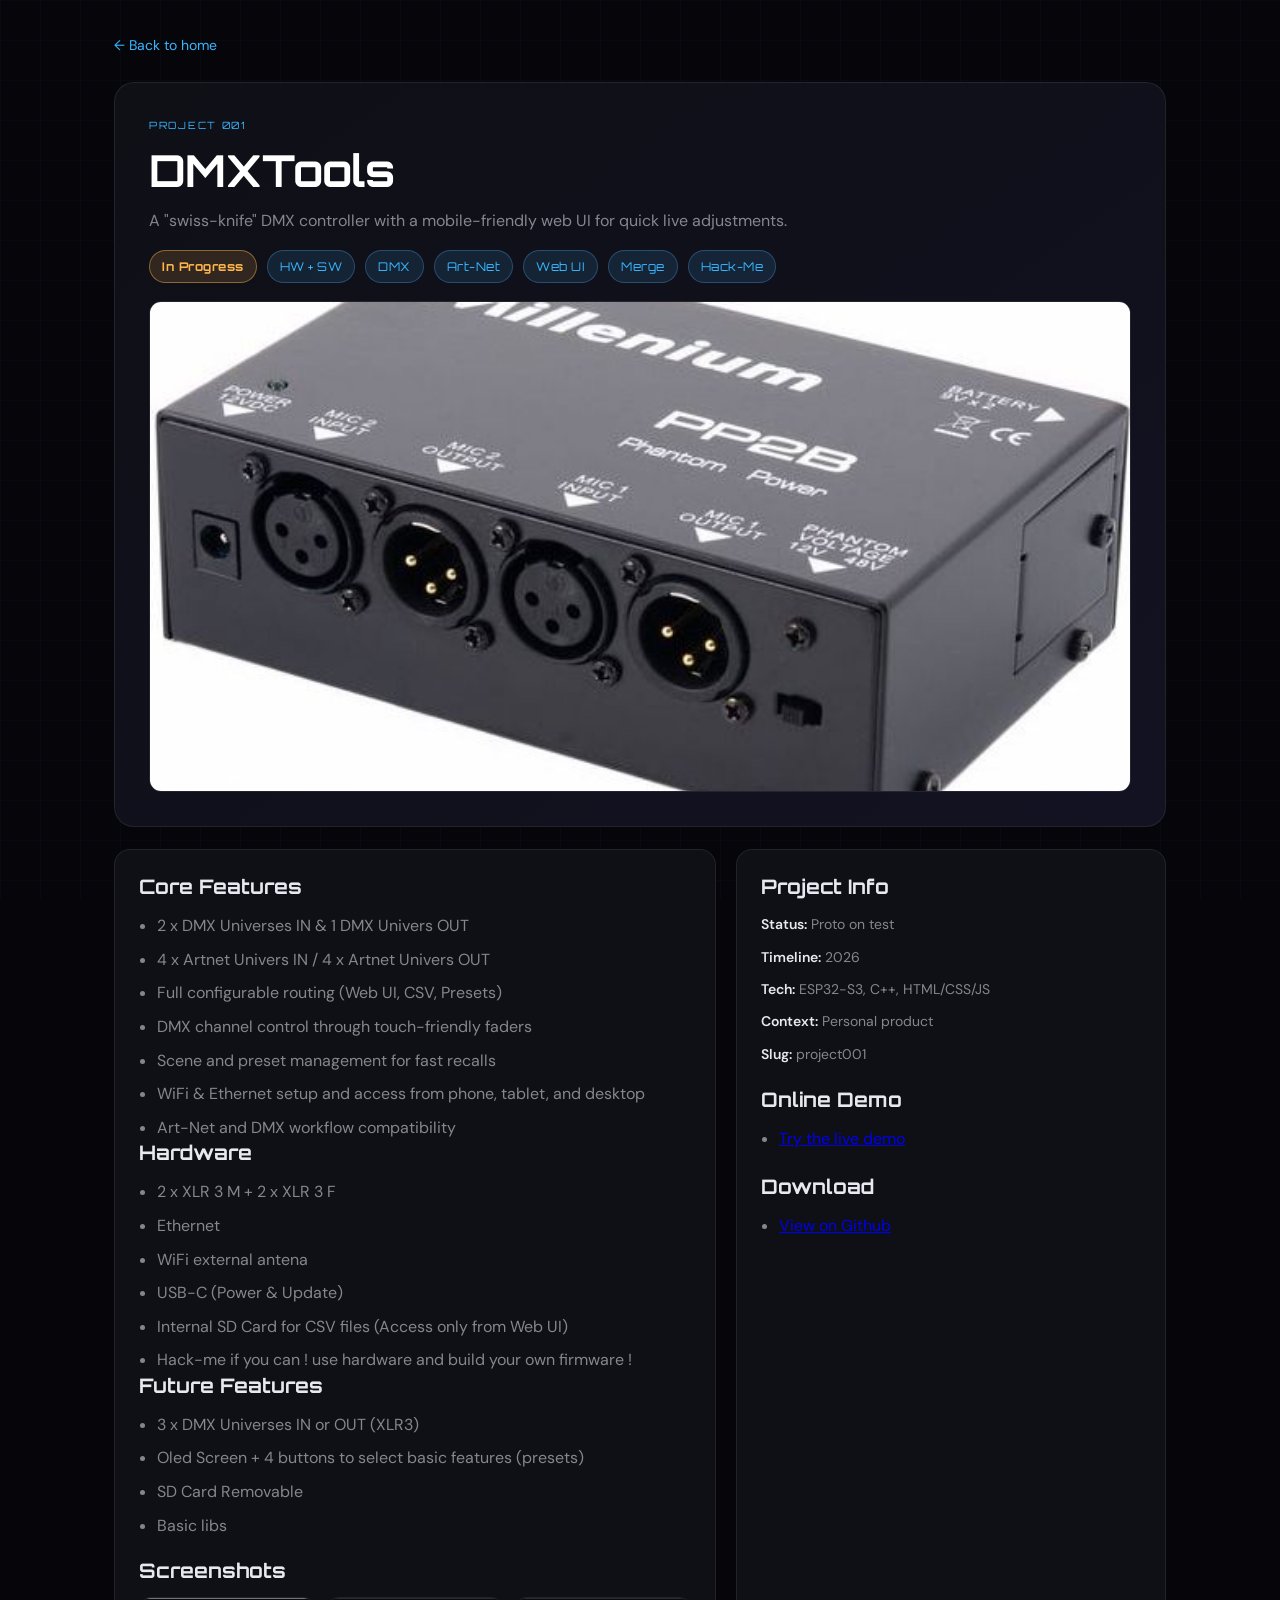
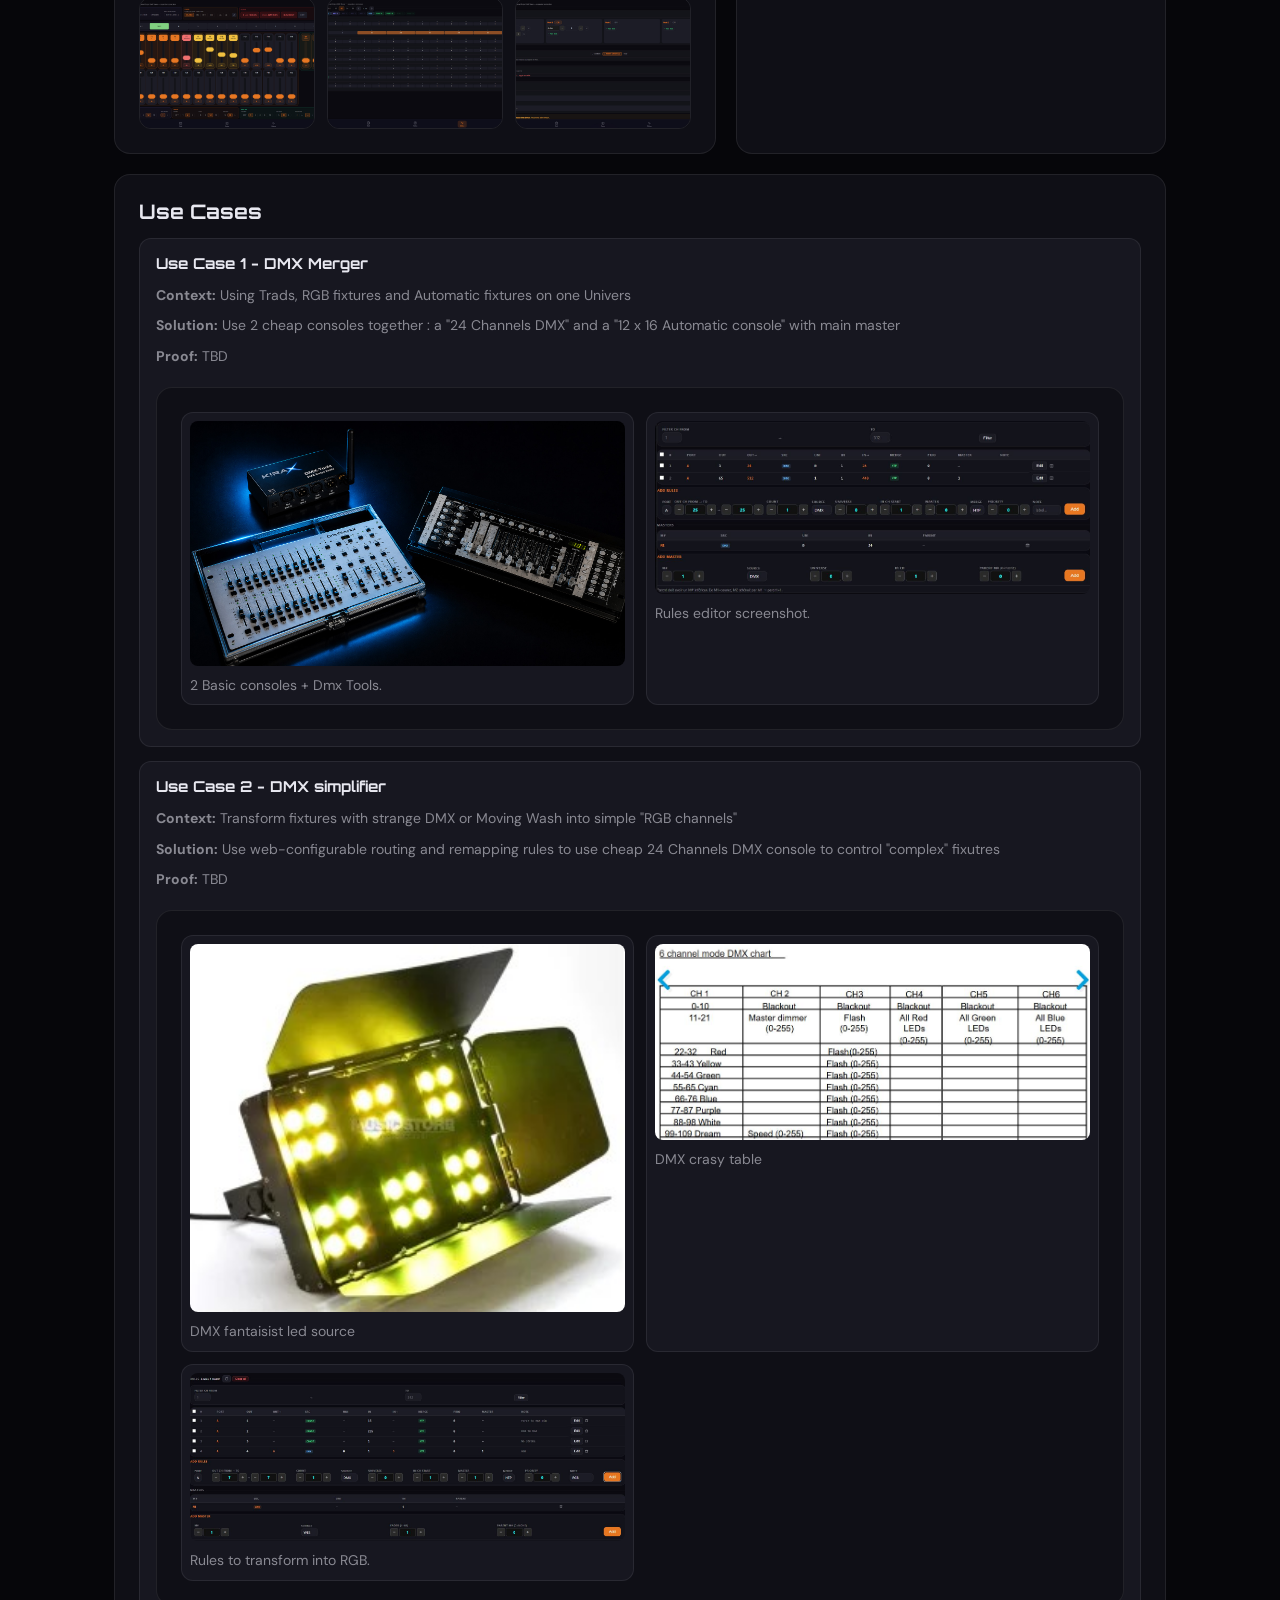
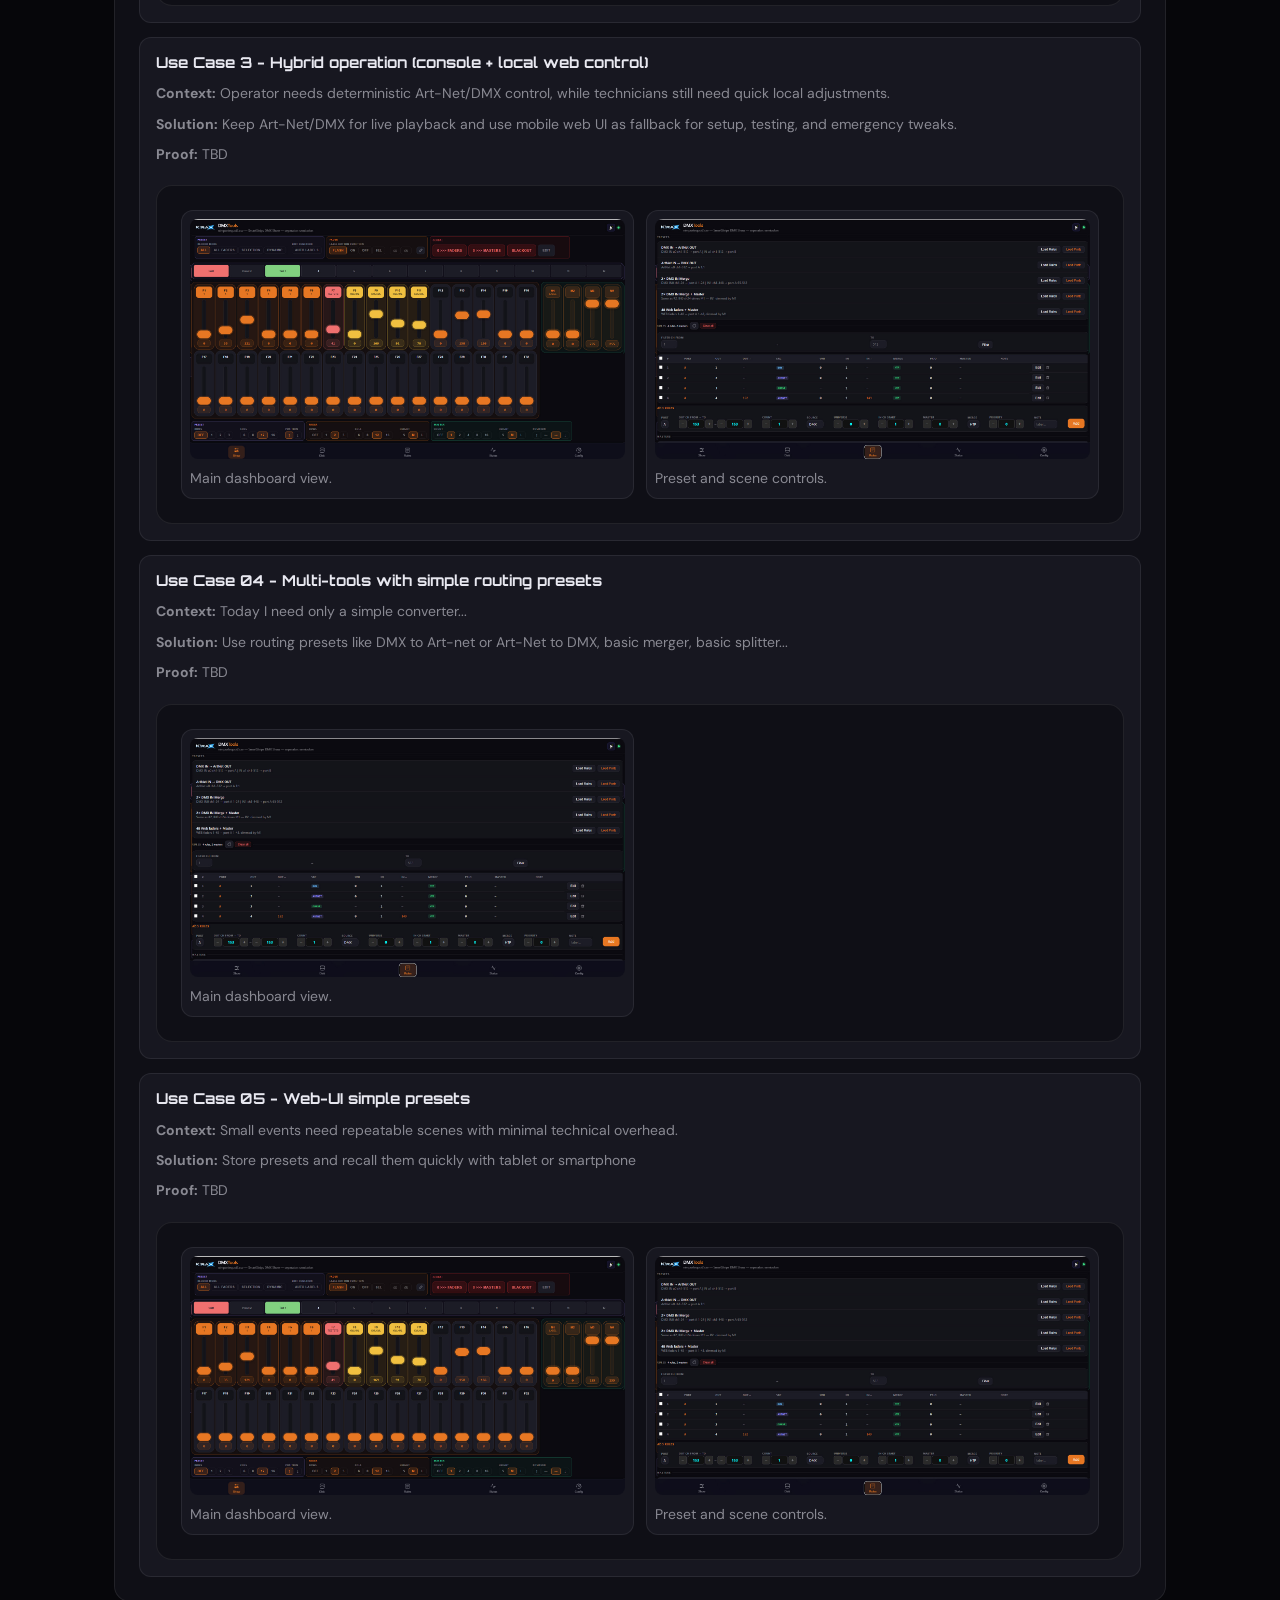
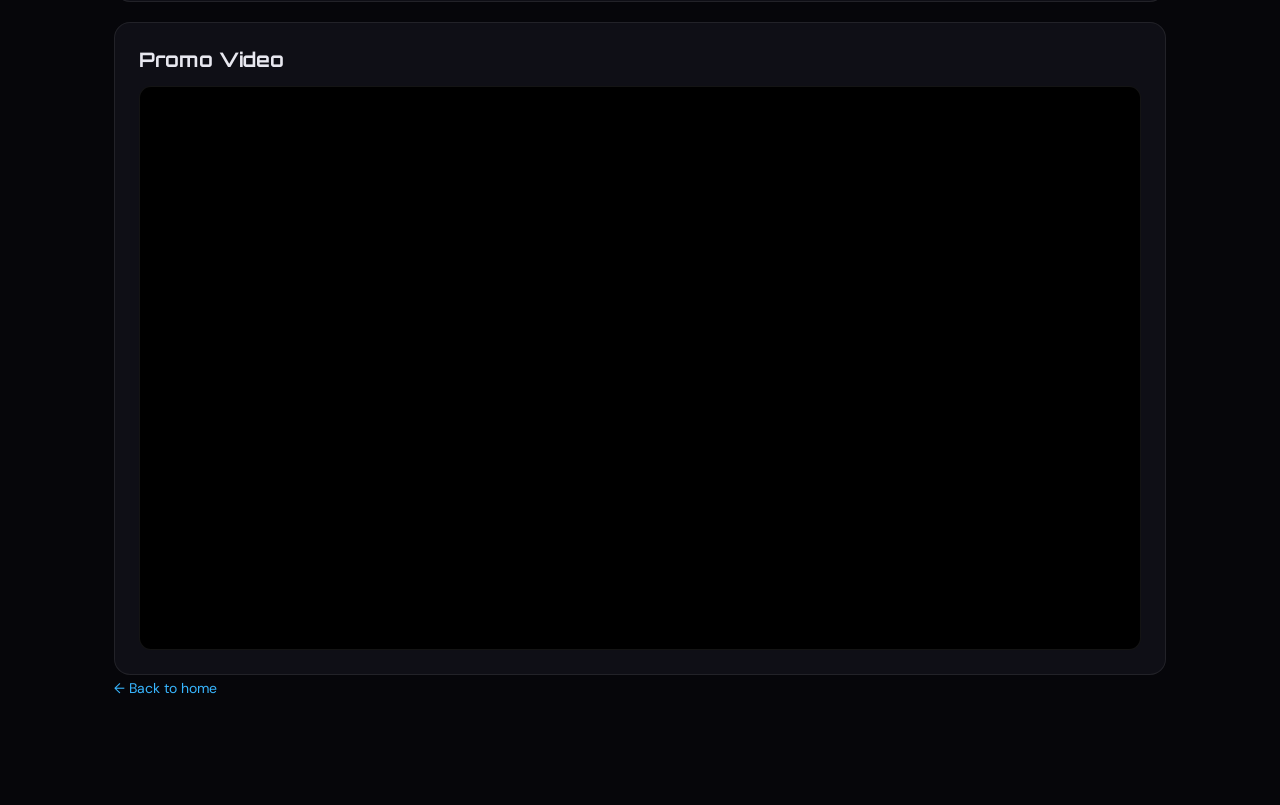
==== commit a6b37998: "amélioration page project 1 + ajout ouvertures photos" ====
--- a/project001.html
+++ b/project001.html
@@ -49,7 +49,7 @@
           <li>Basic libs</li>
         </ul>        
         <div class="section">
-          <h2>Photo Gallery</h2>
+          <h2>Screenshots</h2>
           <div class="gallery">
             <img src="pics/project001p02.jpg" alt="Project 001 photo 2">
             <img src="pics/project001p05.jpg" alt="Project 001 photo 5">
@@ -92,12 +92,25 @@
           <p><strong>Context:</strong> Using Trads, RGB fixtures and Automatic fixtures on one Univers</p>
           <p><strong>Solution:</strong> Use 2 cheap consoles together : a "24 Channels DMX" and a "12 x 16 Automatic console" with main master</p>
           <p><strong>Proof:</strong> TBD</p>
+          <section class="card section">
+            <div class="screens">
+              <div class="screen"><img src="pics/project001p07.jpg" alt="Pics 007"><p>2 Basic consoles + Dmx Tools.</p></div>
+              <div class="screen"><img src="pics/project001p08.jpg" alt="Pics 008"><p>Rules editor screenshot.</p></div>
+            </div>
+          </section>
         </article>
         <article class="usecase">
           <h3>Use Case 2 - DMX simplifier</h3>
           <p><strong>Context:</strong> Transform fixtures with strange DMX or Moving Wash into simple "RGB channels"</p>
           <p><strong>Solution:</strong> Use web-configurable routing and remapping rules to use cheap 24 Channels DMX console to control "complex" fixutres</p>
           <p><strong>Proof:</strong> TBD</p>
+           <section class="card section">
+            <div class="screens">
+              <div class="screen"><img src="pics/project001p09.jpg" alt="Pics 009"><p>DMX fantaisist led source</p></div>
+              <div class="screen"><img src="pics/project001p10.jpg" alt="Pics 010"><p>DMX crasy table</p></div>
+              <div class="screen"><img src="pics/project001p11.jpg" alt="Pics 011"><p>Rules to transform into RGB.</p></div>
+            </div>
+          </section>         
         </article>
         <article class="usecase">
           <h3>Use Case 3 - Hybrid operation (console + local web control)</h3>
@@ -144,5 +157,45 @@
     </section>
     <a class="back-link" href="index.html">← Back to home</a>
   </main>
+
+<style>
+#lightbox-overlay {
+  display: none;
+  position: fixed; inset: 0; z-index: 999;
+  background: rgba(0,0,0,0.85);
+  align-items: center; justify-content: center;
+  cursor: zoom-out;
+}
+#lightbox-overlay.open { display: flex; }
+#lightbox-overlay img {
+  max-width: 92vw; max-height: 90vh;
+  border-radius: 8px;
+  box-shadow: 0 8px 48px rgba(0,0,0,0.6);
+  object-fit: contain;
+}
+.screen img { cursor: zoom-in; }
+</style>
+
+<div id="lightbox-overlay">
+  <img id="lightbox-img" src="" alt="">
+</div>
+
+<script>
+const overlay = document.getElementById('lightbox-overlay');
+const lbImg   = document.getElementById('lightbox-img');
+
+document.querySelectorAll('.screen img').forEach(img => {
+  img.addEventListener('click', () => {
+    lbImg.src = img.src;
+    lbImg.alt = img.alt;
+    overlay.classList.add('open');
+  });
+});
+
+overlay.addEventListener('click', () => overlay.classList.remove('open'));
+document.addEventListener('keydown', e => {
+  if (e.key === 'Escape') overlay.classList.remove('open');
+});
+</script>
 </body>
 </html>
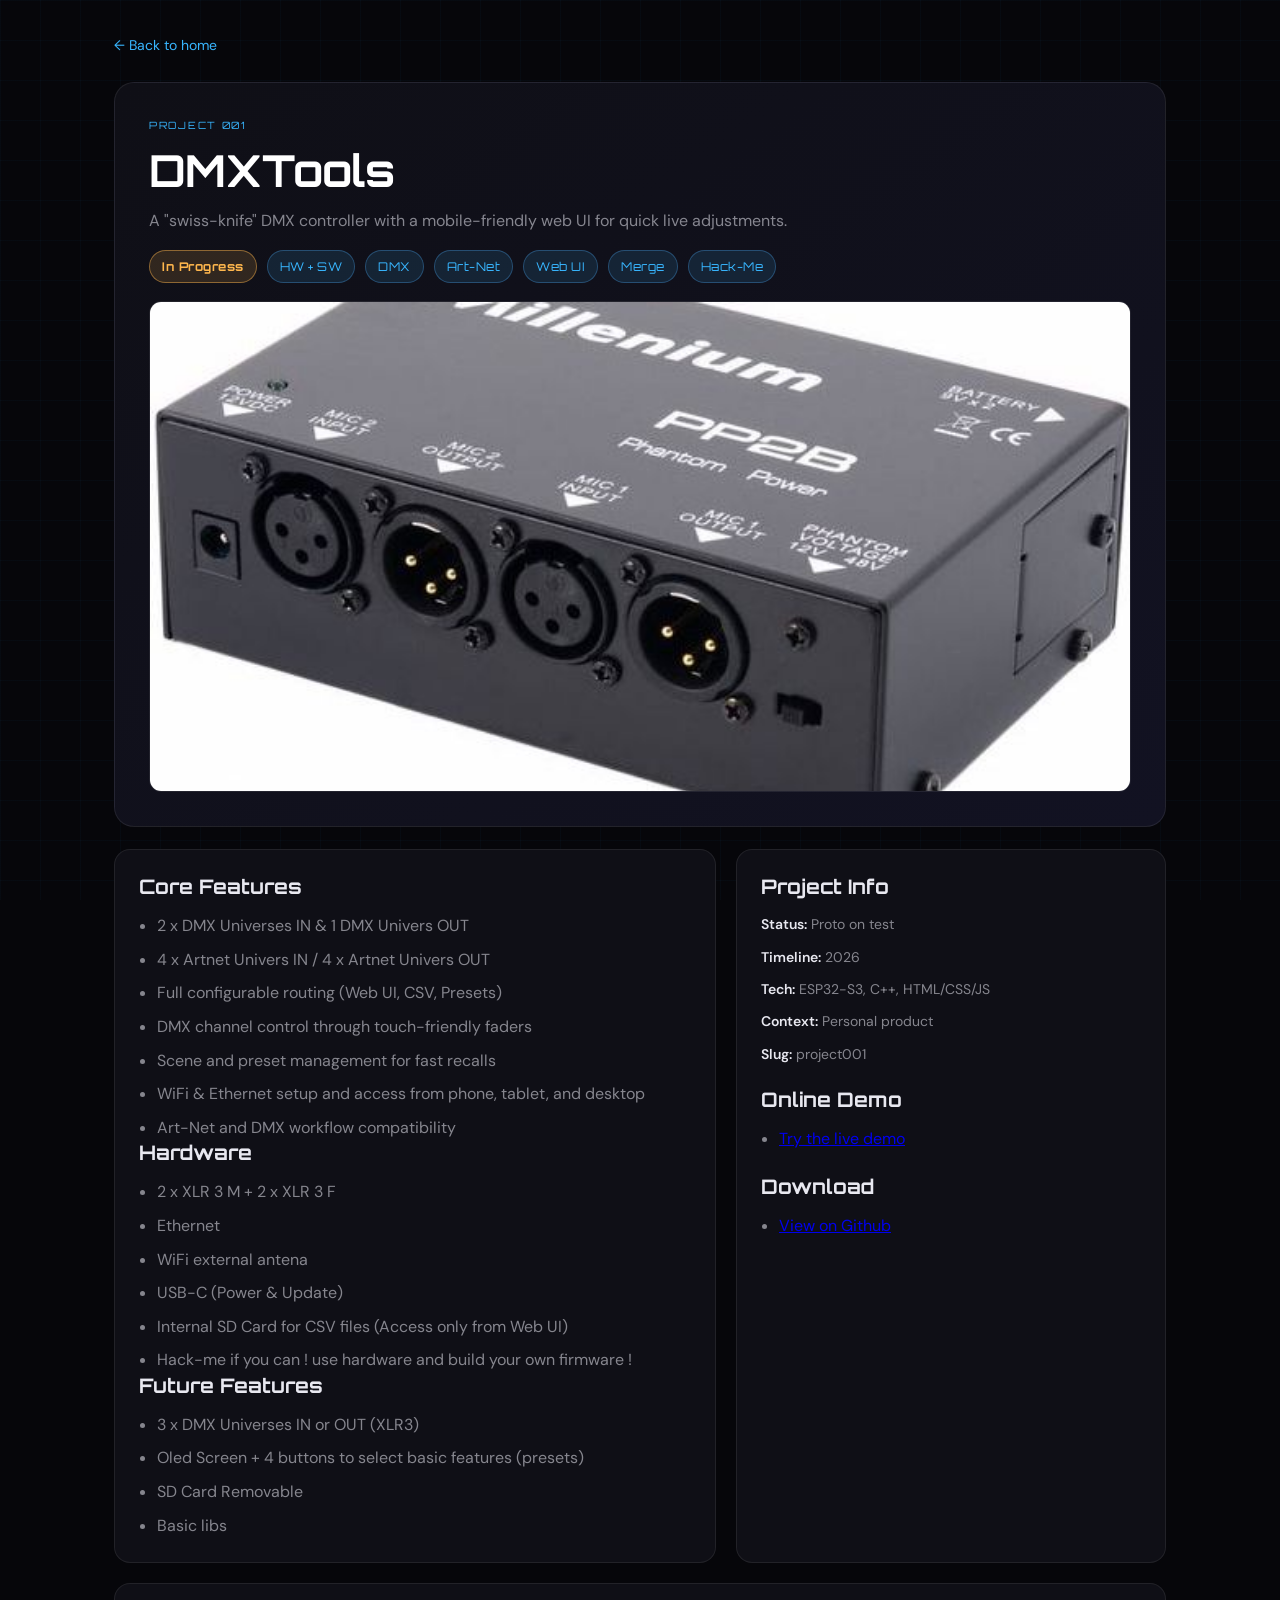
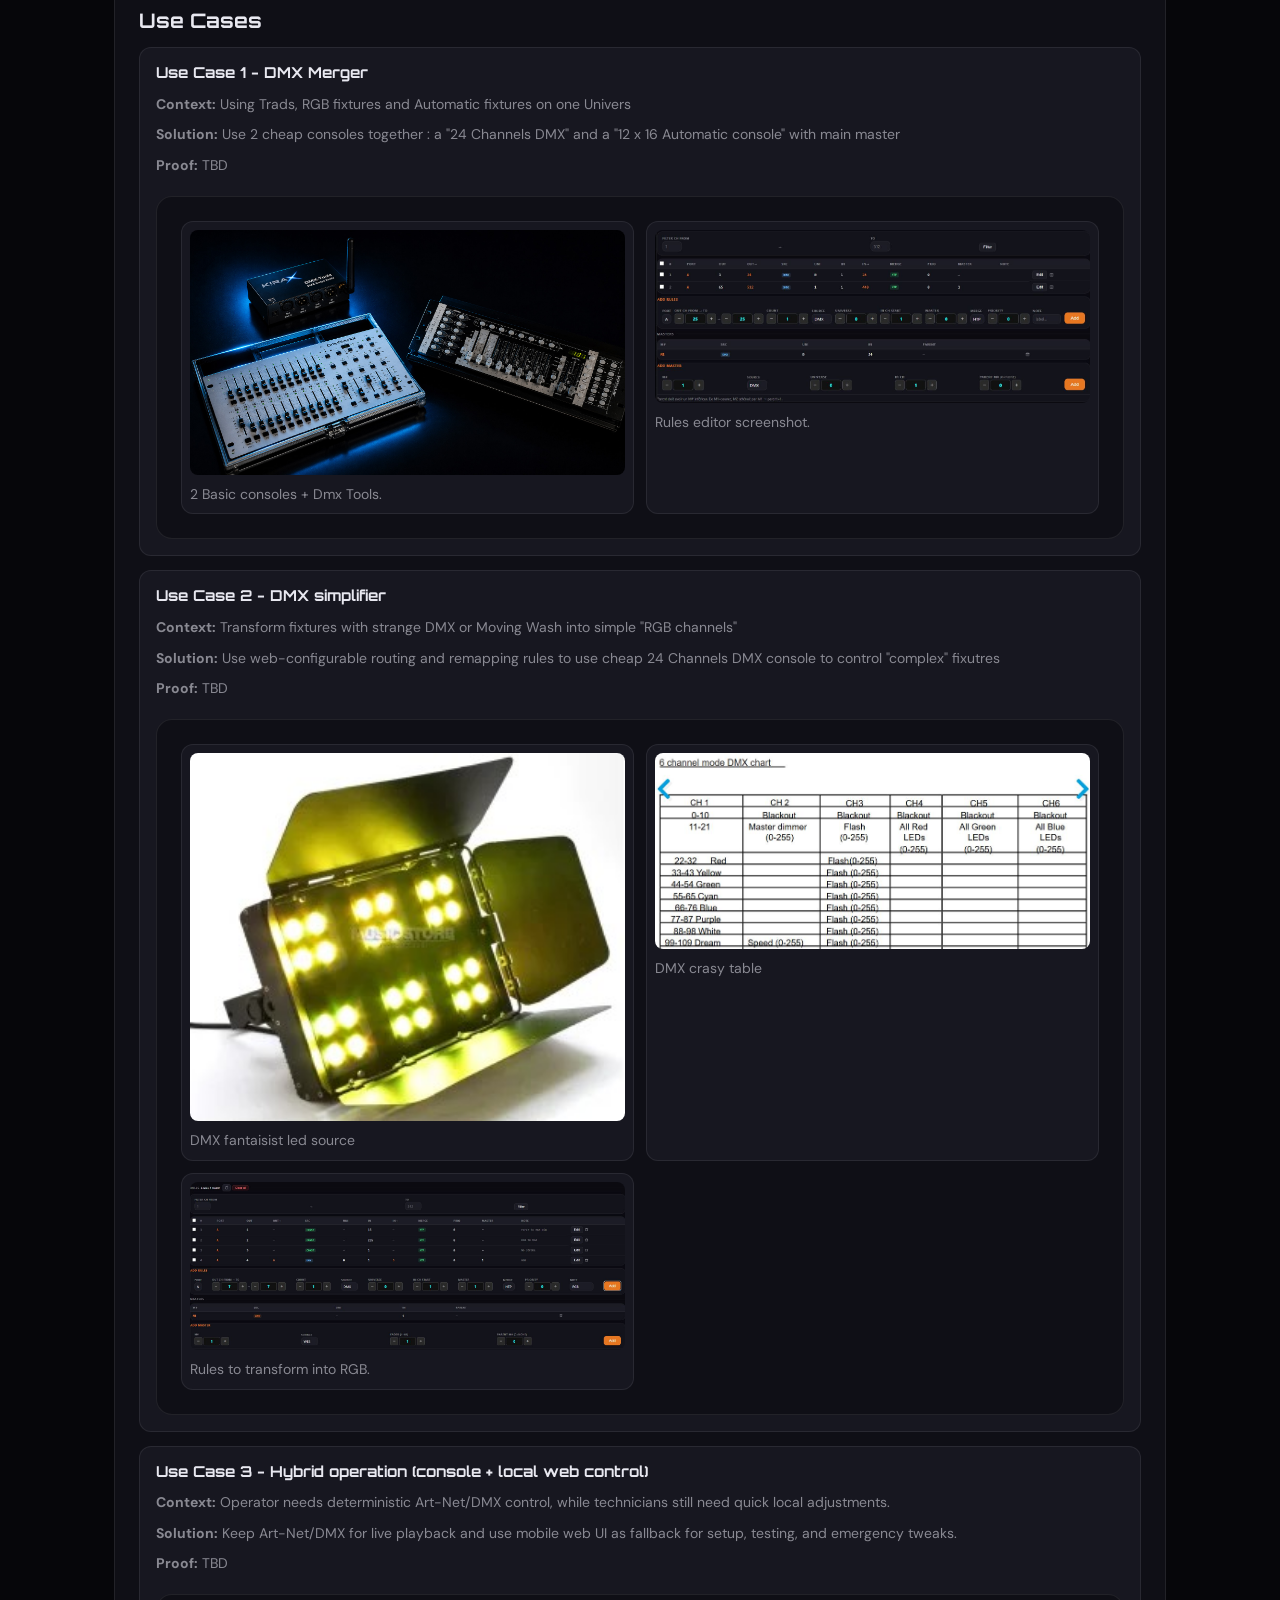
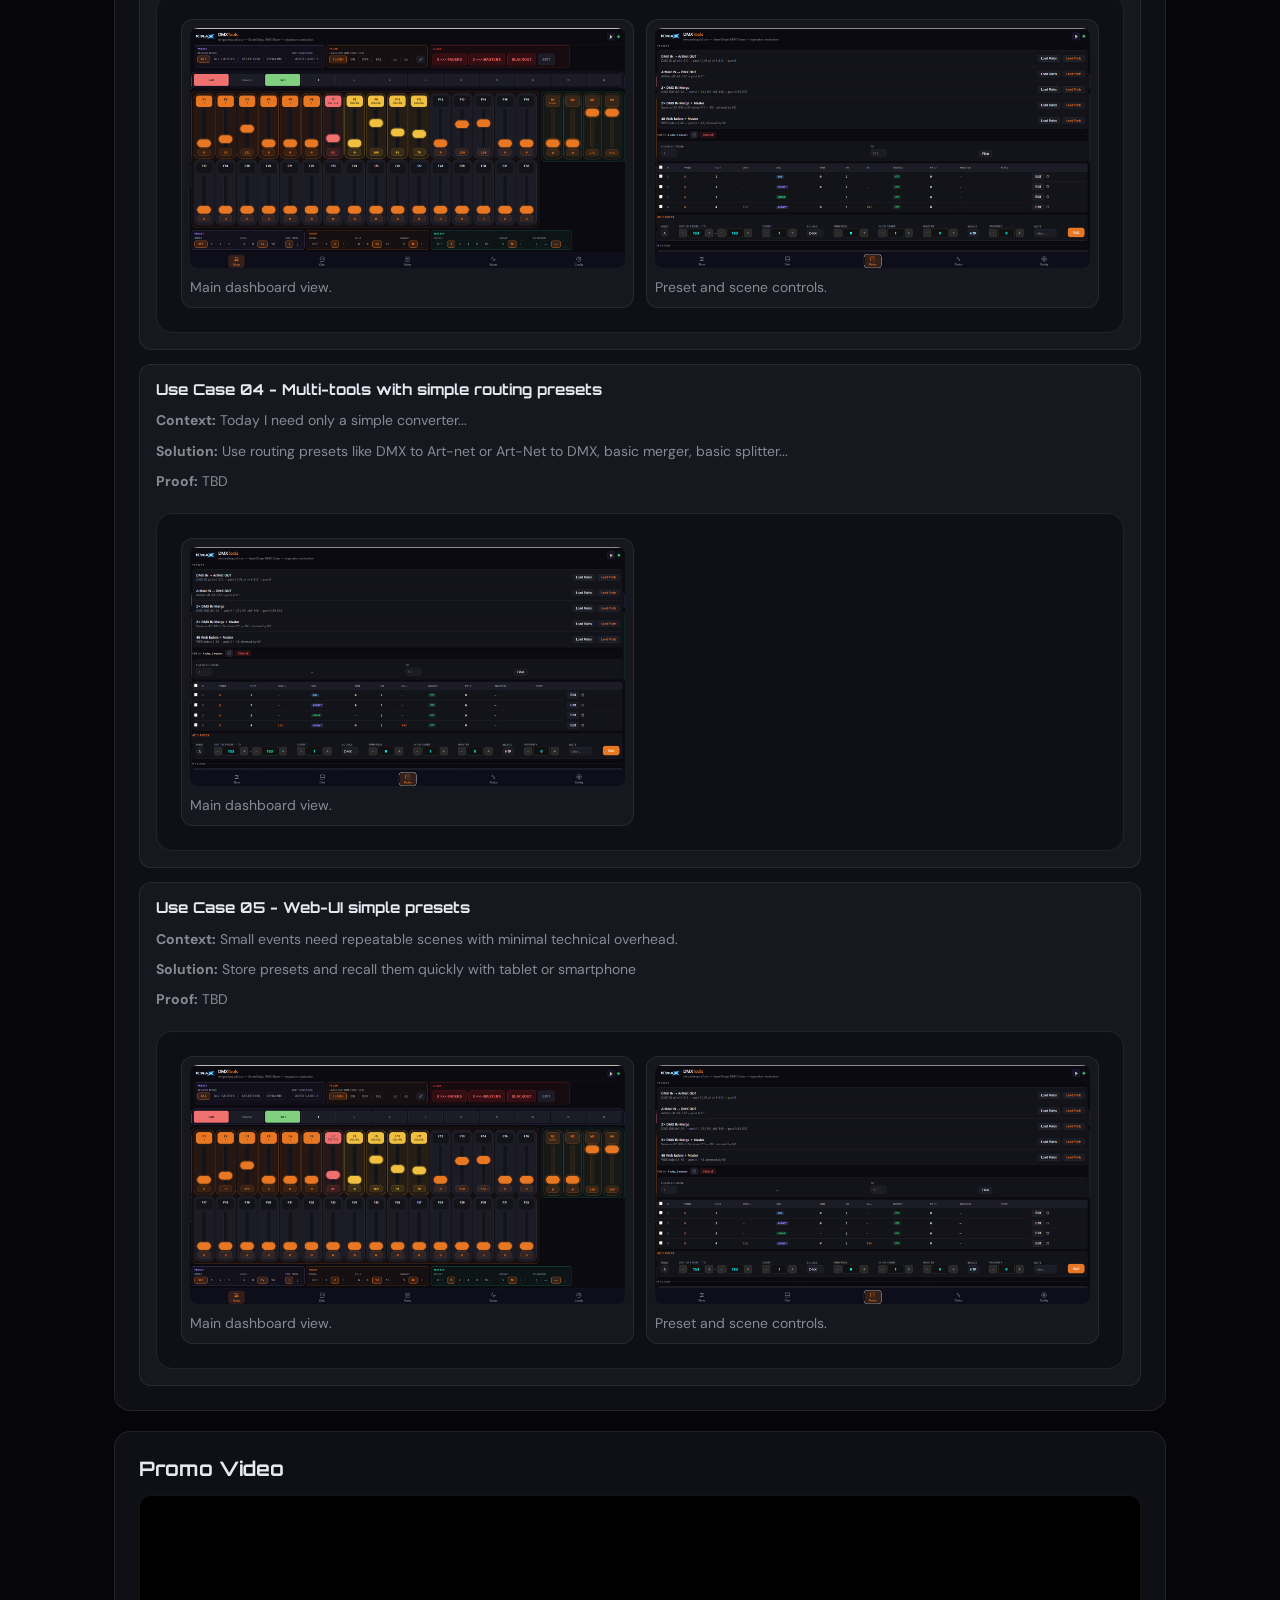
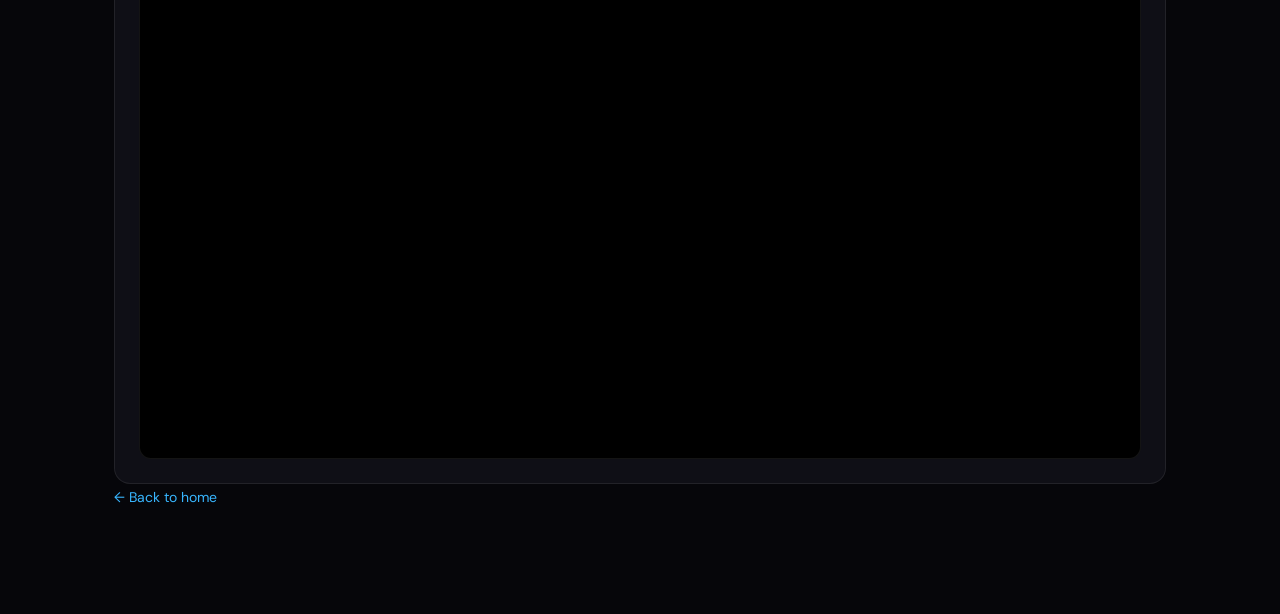
==== commit e03cab44: "cleaning" ====
--- a/project001.html
+++ b/project001.html
@@ -48,14 +48,14 @@
           <li>SD Card Removable</li>
           <li>Basic libs</li>
         </ul>        
-        <div class="section">
+        <!-- <div class="section">
           <h2>Screenshots</h2>
           <div class="gallery">
             <img src="pics/project001p02.jpg" alt="Project 001 photo 2">
             <img src="pics/project001p05.jpg" alt="Project 001 photo 5">
             <img src="pics/project001p06.jpg" alt="Project 001 photo 6">
           </div>
-        </div>
+        </div> -->
       </section>
       <aside class="card">
         <h2>Project Info</h2>
